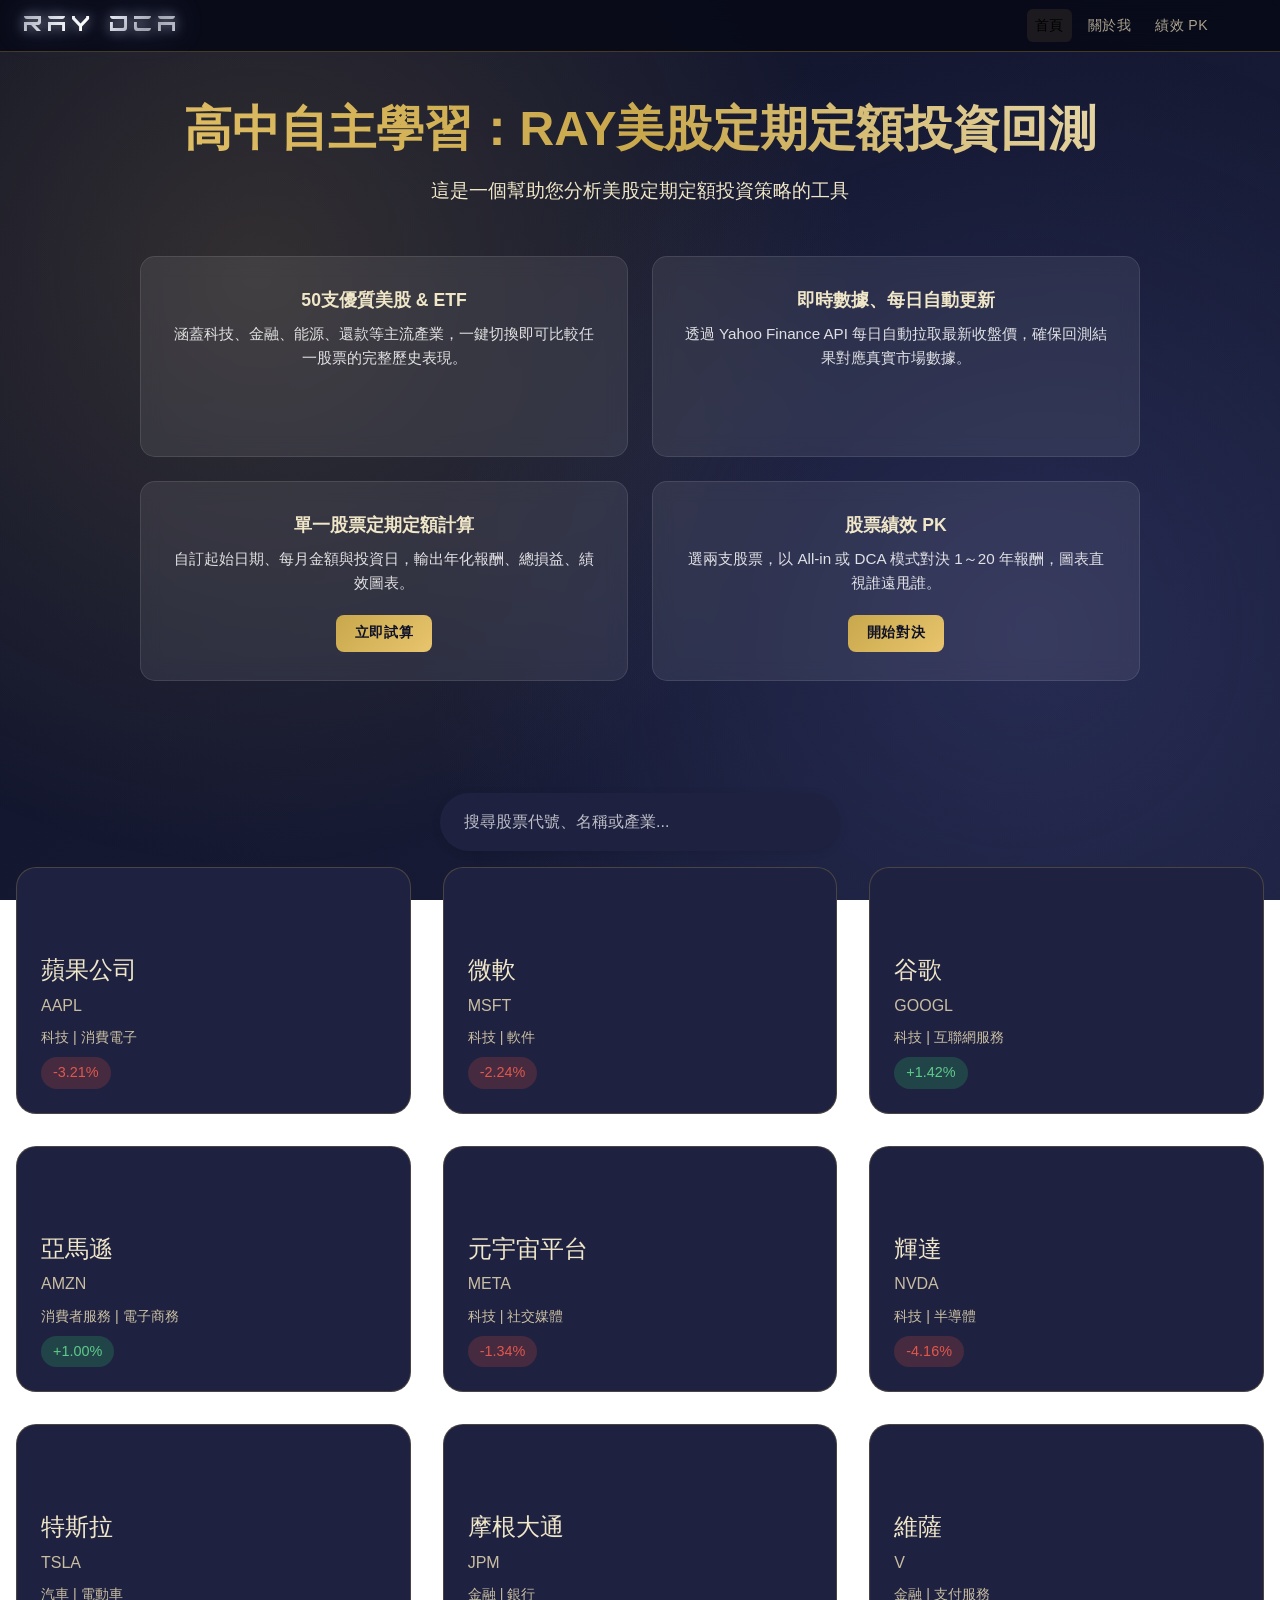
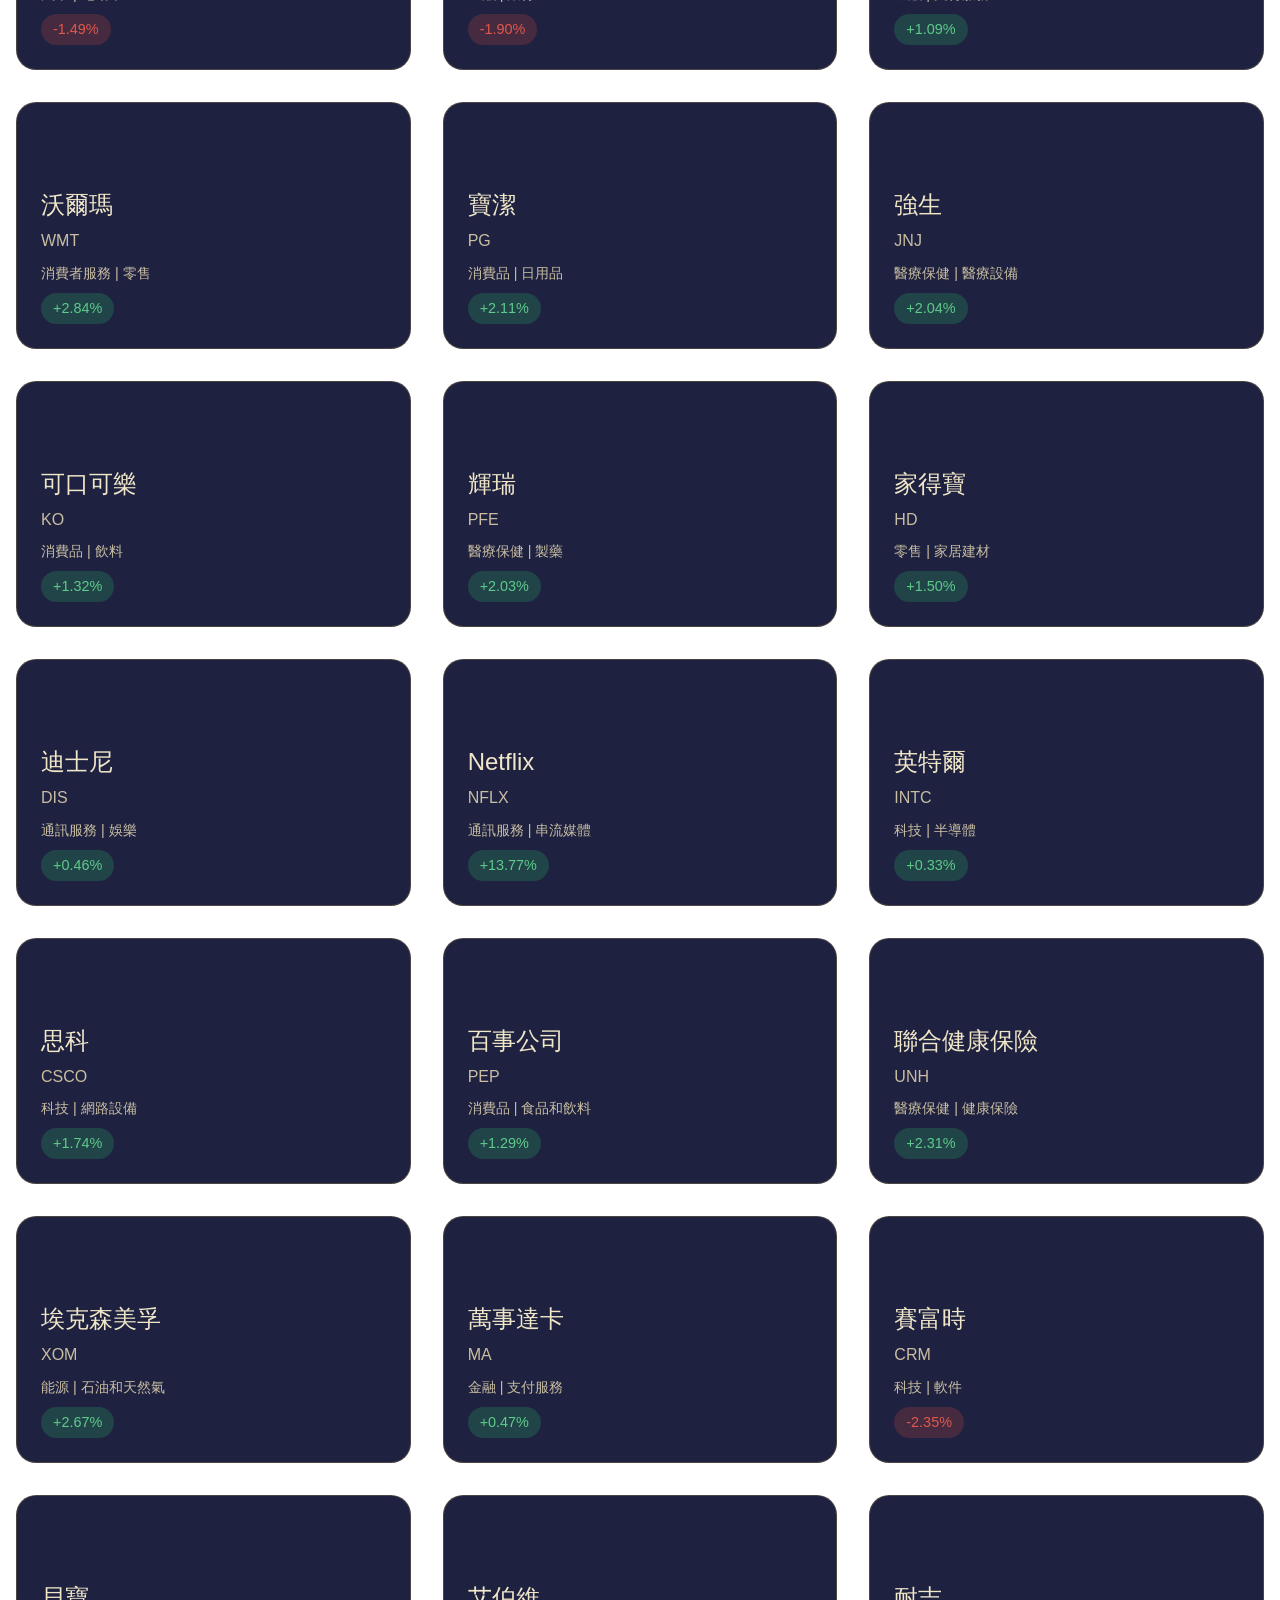
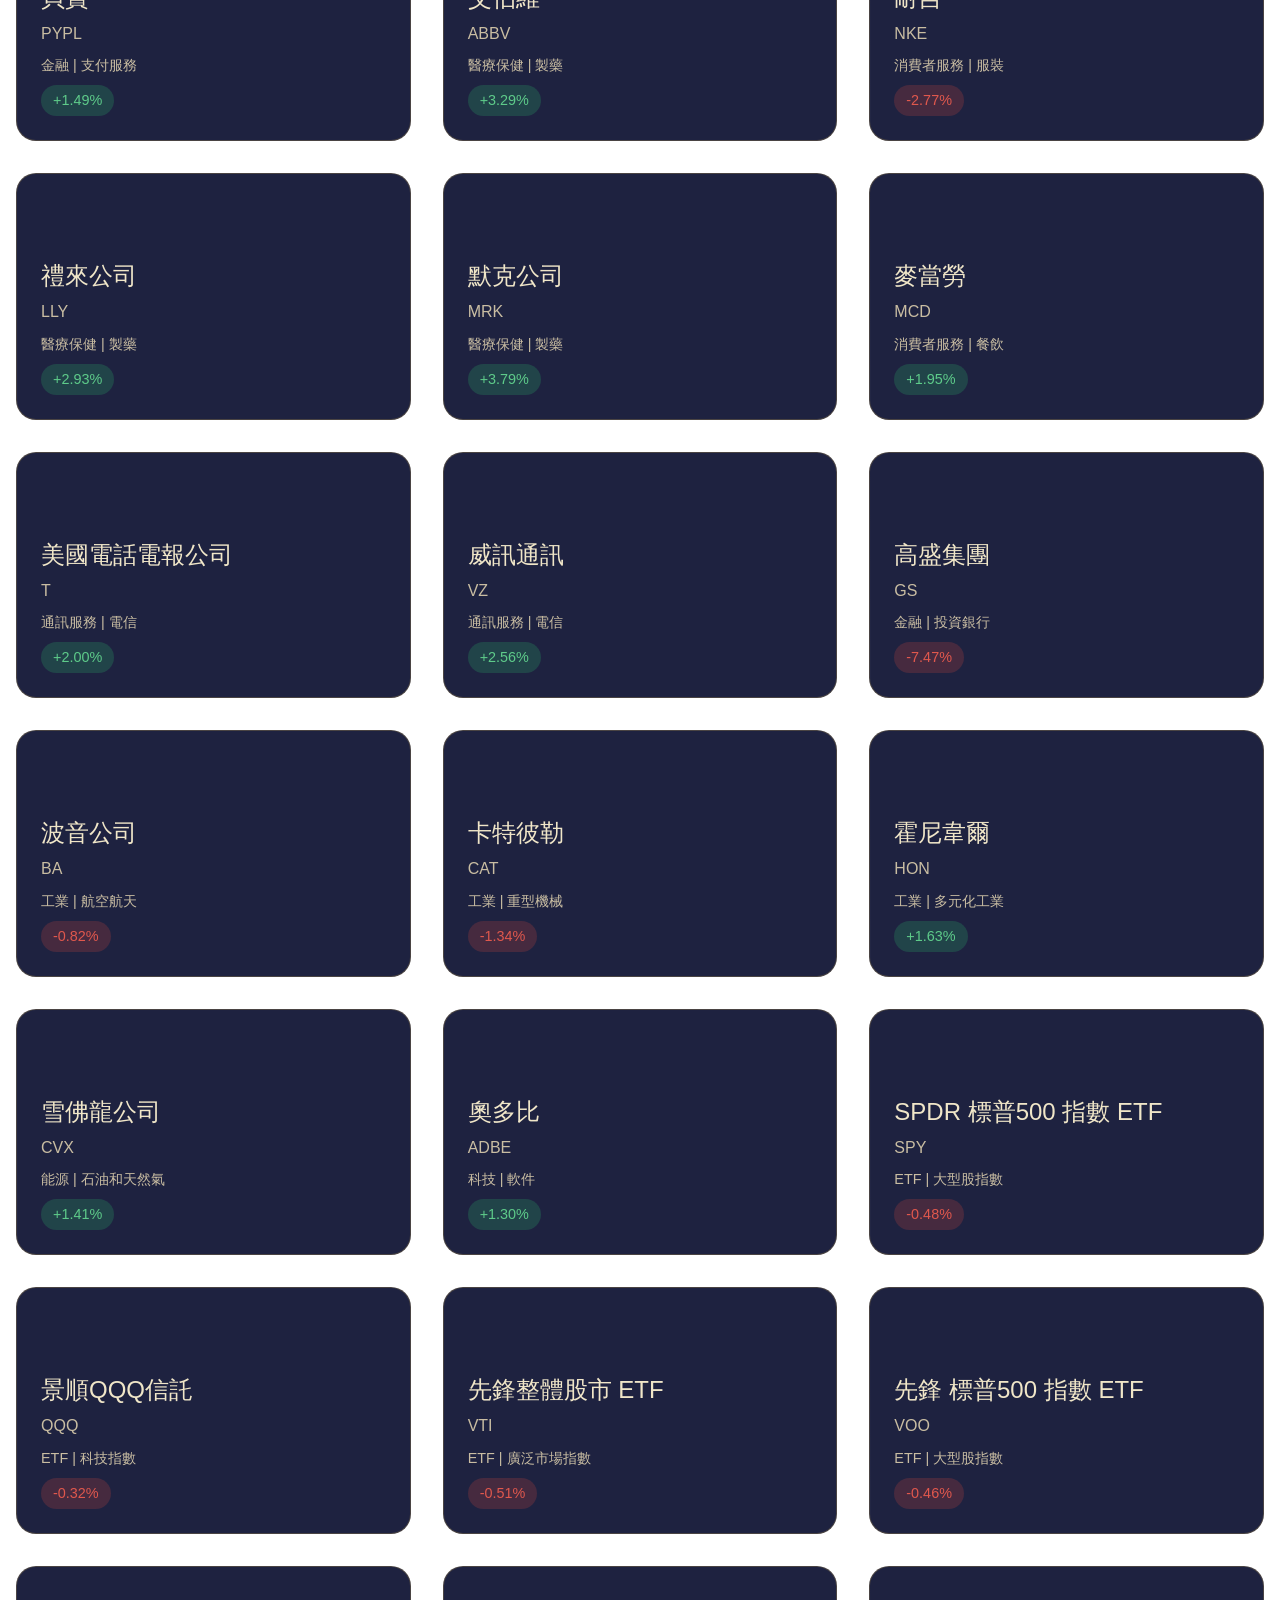
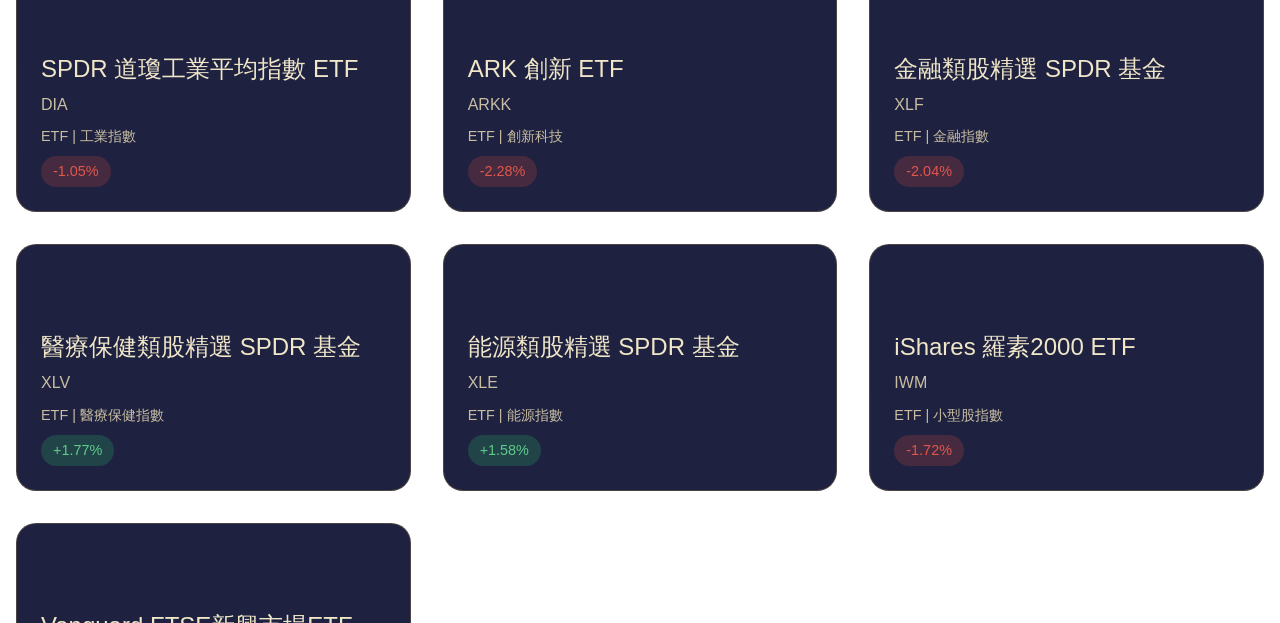
==== index.html @ 469c8792 "Add files via upload" ====
<!DOCTYPE html>
<html lang="zh-TW">

<head>

    <meta charset="UTF-8">
    <meta name="viewport" content="width=device-width, initial-scale=1.0">
    <title>高中自主學習：RAY美股定期定額投資回測試算</title>
    <meta name="description"
        content="這是一款簡單易用美股定期定額回測試算工具，幫助投資者分析美股與 ETF 的定期定額投資策略。透過 Yahoo Finance 數據，計算投資報酬率與風險指標，提供清晰的回測結果，助你做出更聰明的投資決策！">
    <link href="https://cdn.jsdelivr.net/npm/bootstrap@5.1.3/dist/css/bootstrap.min.css" rel="stylesheet">
    <link rel="stylesheet" href="style.css">
    <script src="https://cdn.jsdelivr.net/npm/chart.js"></script>
    <link href="https://fonts.googleapis.com/css2?family=Noto+Sans+TC:wght@400;500;700&display=swap" rel="stylesheet">
</head>

<body>


    <!-- 導覽列 -->
    <!-- 暗幕遡罩 -->
    <div class="nav-overlay" id="navOverlay"></div>

    <nav class="navbar navbar-expand-md">
        <div class="container position-relative">
            <!-- RAY DCA Logo -->
            <a class="navbar-brand-logo" href="index.html">RAY DCA</a>

            <!-- 自訂漢堡按鈕 -->
            <button class="hamburger" id="hamburgerBtn" aria-label="選單">
                <span class="bar"></span>
                <span class="bar"></span>
                <span class="bar"></span>
            </button>

            <div class="collapse navbar-collapse" id="navbarNav">
                <ul class="navbar-nav ms-auto">
                    <li class="nav-item">
                        <a class="nav-link active" href="index.html">首頁</a>
                    </li>
                    <li class="nav-item">
                        <a class="nav-link" href="about.html">關於我</a>
                    </li>
                    <li class="nav-item">
                        <a class="nav-link" href="pk.html">績效 PK</a>
                    </li>
                </ul>
            </div>
        </div>
    </nav>

    <!-- 主頁面 -->
    <div id="mainPage">
        <header>
            <h1>高中自主學習：RAY美股定期定額投資回測</h1>
            <p class="description">這是一個幫助您分析美股定期定額投資策略的工具</p>
            <ul class="features-list">
                <li>
                    <div>
                        <strong>50支優質美股 &amp; ETF</strong>
                        <p>涵蓋科技、金融、能源、還款等主流產業，一鍵切換即可比較任一股票的完整歷史表現。</p>
                    </div>
                </li>
                <li>
                    <div>
                        <strong>即時數據、每日自動更新</strong>
                        <p>透過 Yahoo Finance API 每日自動拉取最新收盤價，確保回測結果對應真實市場數據。</p>
                    </div>
                </li>
                <li>
                    <div>
                        <strong>單一股票定期定額計算</strong>
                        <p>自訂起始日期、每月金額與投資日，輸出年化報酬、總損益、績效圖表。</p>
                        <button class="feature-cta-btn" onclick="scrollToSearch()">立即試算</button>
                    </div>
                </li>
                <li>
                    <div>
                        <strong>股票績效 PK</strong>
                        <p>選兩支股票，以 All-in 或 DCA 模式對決 1～20 年報酬，圖表直視誰遠甩誰。</p>
                        <a class="feature-cta-btn" href="pk.html">開始對決</a>
                    </div>
                </li>
            </ul>

        </header>

        <div class="search-box">
            <input type="text" id="searchInput" placeholder="搜尋股票代號、名稱或產業...">
        </div>

        <div id="stockGrid" class="stock-grid">
            <!-- 股票卡片將由JavaScript動態生成 -->
        </div>
    </div>

    <!-- 回測頁面 -->
    <div id="backtestPage" class="hidden">
        <div class="backtest-header">
            <button class="back-button" onclick="showMainPage()">返回</button>
            <div>
                <img id="selectedStockIcon" src="" alt="Stock Icon"
                    style="width: 48px; height: 48px; border-radius: 50%;">
                <h2 id="selectedStockName"></h2>
            </div>
        </div>

        <div id="selectedStockDescription" class="company-info"></div>

        <div class="backtest-content">
            <div class="backtest-params">
                <div class="param-group">
                    <label>投資期間</label>
                    <input type="date" id="startDate">
                    <input type="date" id="endDate">
                </div>
                <div class="param-group">
                    <label>每月投資金額</label>
                    <input type="number" id="monthlyInvestment" value="1000" min="100" step="100">
                </div>
                <div class="param-group">
                    <label>每月投資日期（可複選，金額將平均分配）</label>
                    <div class="investment-days">
                        <label class="checkbox-label">
                            <input type="checkbox" name="investmentDay" value="1"> 1日
                        </label>
                        <label class="checkbox-label">
                            <input type="checkbox" name="investmentDay" value="5"> 5日
                        </label>
                        <label class="checkbox-label">
                            <input type="checkbox" name="investmentDay" value="10"> 10日
                        </label>
                        <label class="checkbox-label">
                            <input type="checkbox" name="investmentDay" value="15"> 15日
                        </label>
                        <label class="checkbox-label">
                            <input type="checkbox" name="investmentDay" value="20"> 20日
                        </label>
                        <label class="checkbox-label">
                            <input type="checkbox" name="investmentDay" value="25"> 25日
                        </label>
                    </div>
                </div>
                <div class="param-group">
                    <label>假日處理方式</label>
                    <select id="holidayHandling">
                        <option value="skip">跳過</option>
                        <option value="next">順延至下一個交易日</option>
                    </select>
                </div>
                <div class="param-group">
                    <label>手續費率 (%)</label>
                    <input type="number" id="feeRate" value="0.1" step="0.1" min="0" max="3">
                </div>
                <br>
                <button id="calculateBtn" class="calculate-button"
                    onclick="calculatePortfolioPerformance()">開始回測</button>

            </div>

            <div id="resultsSection" class="hidden">
                <div class="results-grid">
                    <div class="result-item">
                        <label>總投資金額</label>
                        <span id="totalInvestment">$0</span>
                    </div>
                    <div class="result-item">
                        <label>目前價值</label>
                        <span id="currentValue">$0</span>
                    </div>
                    <div class="result-item">
                        <label>總損益</label>
                        <span id="totalProfitLoss">$0</span>
                    </div>
                    <div class="result-item">
                        <label>總報酬率</label>
                        <span id="totalReturn">0%</span>
                    </div>
                    <div class="result-item">
                        <label>年化報酬率</label>
                        <span id="annualReturn">0%</span>
                    </div>
                    <div class="result-item">
                        <label>總手續費</label>
                        <span id="totalFees">$0</span>
                    </div>
                </div>
                <canvas id="performanceChart"></canvas>
            </div>
        </div>
    </div>
    </div>

    <!-- 頁尾 -->
    <footer class="footer">
        <div class="container">
            <div class="row align-items-center">
                <div class="col-md-4">
                    <p>© 2026 RAY 投資回測 | <a href="about.html">關於我</a></p>
                    <p><a href="disclaimer.html" target="_blank">免責聲明&使用條款</a></p>
                </div>
                <div class="col-md-8">
                    <form action="https://formspree.io/f/xqapdeok" method="POST" class="stock-request-form">
                        <div class="input-group">
                            <input type="text" name="stock" class="form-control" placeholder="輸入希望此網站新增的股票名稱" required>
                            <button type="submit" class="btn btn-accent">送出</button>
                        </div>
                    </form>
                </div>

            </div>
        </div>
    </footer>

    <script src="https://cdn.jsdelivr.net/npm/bootstrap@5.1.3/dist/js/bootstrap.bundle.min.js"></script>
    <script src="https://code.highcharts.com/highcharts.js"></script>
    <script src="script.js"></script>
    <script>
        // 自訂漢堡選單控制
        (function () {
            const btn = document.getElementById('hamburgerBtn');
            const menu = document.getElementById('navbarNav');
            const overlay = document.getElementById('navOverlay');

            function openMenu() {
                btn.classList.add('open');
                menu.classList.add('show');
                overlay.classList.add('show');
                document.body.style.overflow = 'hidden';
            }

            function closeMenu() {
                btn.classList.remove('open');
                menu.classList.remove('show');
                overlay.classList.remove('show');
                document.body.style.overflow = '';
            }

            btn.addEventListener('click', () => {
                btn.classList.contains('open') ? closeMenu() : openMenu();
            });

            overlay.addEventListener('click', closeMenu);

            // 點擊連結自動關閉
            menu.querySelectorAll('.nav-link').forEach(link => {
                link.addEventListener('click', closeMenu);
            });
        })();

        // 滾到搜尋欄（貼齊導覽列下方）
        function scrollToSearch() {
            const el = document.getElementById('searchInput');
            if (!el) return;
            const navH = document.querySelector('.navbar')?.offsetHeight || 52;
            const top = el.getBoundingClientRect().top + window.scrollY - navH - 8;
            window.scrollTo({ top, behavior: 'smooth' });
            setTimeout(() => el.focus(), 500);
        }
    </script>

</body>

</html>
---- style.css ----
:root {
    --primary-color: #1a1f3c;
    --secondary-color: #c9a84c;
    --accent-color: #e8c56e;
    --background-color: #0f1227;
    --card-bg-color: #1e2240;
    --text-color: #f0e6c8;
    --text-muted: #c9bda2;
    --border-color: #2e3460;
    --shadow-color: rgba(0, 0, 0, 0.35);
    --hover-color: #2a3060;
    --positive-color: #5ecb8a;
    --negative-color: #e0584d;
    --gradient-start: #0f1227;
    --gradient-end: #1a1f3c;
}

* {
    margin: 0;
    padding: 0;
    box-sizing: border-box;
}

body {
    font-family: 'SF Pro Display', -apple-system, BlinkMacSystemFont, 'Segoe UI', Roboto, Oxygen, Ubuntu, Cantarell, 'Open Sans', 'Helvetica Neue', sans-serif;
    background: linear-gradient(135deg, var(--gradient-start), var(--gradient-end));
    background-attachment: fixed;
    color: var(--text-color);
    line-height: 1.6;
    overflow-x: hidden;
}

body::before {
    content: '';
    position: fixed;
    top: 0;
    left: 0;
    width: 100%;
    height: 100%;
    background:
        radial-gradient(circle at 20% 30%, rgba(201, 168, 76, 0.18) 0%, transparent 50%),
        radial-gradient(circle at 80% 70%, rgba(94, 99, 180, 0.22) 0%, transparent 50%);
    z-index: -1;
    pointer-events: none;
}

.container {
    max-width: 1200px;
    margin: 0 auto;
    padding: 2rem;
    position: relative;
}

/* Header */
header {
    text-align: center;
    margin-bottom: 3rem;
    padding: 2rem 0;
    position: relative;
    animation: fadeInDown 0.8s ease-out;
    /* 載入動畫 */
}

h1 {
    font-size: 3rem;
    font-weight: 700;
    margin-bottom: 1rem;
    background: linear-gradient(45deg, #e8c56e, #c9a84c, #f0e6c8);
    -webkit-background-clip: text;
    background-clip: text;
    color: transparent;
    text-shadow: none;
    animation: gradientText 8s linear infinite;
}

@keyframes gradientText {
    0% {
        filter: hue-rotate(0deg) brightness(1);
    }

    50% {
        filter: hue-rotate(15deg) brightness(1.2);
    }

    100% {
        filter: hue-rotate(0deg) brightness(1);
    }
}

.search-box {
    max-width: 400px;
    margin: 0 auto;
    position: relative;
}

.search-box input {
    width: 100%;
    padding: 1rem 1.5rem;
    border: none;
    border-radius: 50px;
    background: var(--card-bg-color);
    color: var(--text-color);
    font-size: 1rem;
    transition: all 0.3s ease;
    box-shadow: 0 2px 10px rgba(0, 0, 0, 0.1);
}

.search-box input::placeholder {
    color: rgba(255, 255, 255, 0.7);
}

.search-box input:focus {
    outline: none;
    box-shadow: 0 0 5px var(--secondary-color);
    transform: scale(1.02);
    /* 聚焦時微放大 */
}

/* Stock Grid */
.stock-grid {
    display: grid;
    grid-template-columns: repeat(auto-fill, minmax(300px, 1fr));
    gap: 2rem;
    padding: 1rem;
    animation: fadeIn 0.8s ease-out;
}

.stock-card {
    background: #1e2240;
    border-radius: 20px;
    padding: 1.5rem;
    transition: all 0.3s cubic-bezier(0.4, 0, 0.2, 1);
    cursor: pointer;
    border: 1px solid rgba(201, 168, 76, 0.25);
    position: relative;
    overflow: hidden;
}

.stock-card::before {
    content: '';
    position: absolute;
    top: 0;
    left: 0;
    width: 100%;
    height: 100%;
    background: linear-gradient(45deg, transparent, rgba(255, 255, 255, 0.1), transparent);
    transform: translateX(-100%);
    transition: transform 0.6s;
}

.stock-card:hover {
    transform: translateY(-5px) scale(1.02);
    box-shadow: 0 15px 30px rgba(201, 168, 76, 0.15), 0 5px 15px rgba(0, 0, 0, 0.3);
    border-color: rgba(201, 168, 76, 0.6);
    background: #252b4d;
}

.stock-card:hover::before {
    transform: translateX(100%);
}

.stock-card img {
    width: 48px;
    height: 48px;
    margin-bottom: 1rem;
    border-radius: 50%;
    transition: transform 0.3s ease;
}

.stock-card:hover img {
    transform: scale(1.1);
}

.stock-card h3 {
    font-size: 1.5rem;
    margin-bottom: 0.5rem;
    transition: color 0.3s ease;
}

.stock-info {
    display: flex;
    align-items: center;
    gap: 1rem;
    margin-bottom: 1rem;
}

.stock-details p {
    color: rgba(255, 255, 255, 0.7);
    font-size: 0.9rem;
    transition: color 0.3s ease;
}

.price-change {
    display: inline-block;
    padding: 0.25rem 0.75rem;
    border-radius: 50px;
    font-size: 0.9rem;
    font-weight: 500;
    transition: all 0.3s ease;
}

.price-change.positive {
    background: rgba(46, 204, 113, 0.2);
    color: var(--positive-color);
}

.price-change.negative {
    background: rgba(231, 76, 60, 0.2);
    color: var(--negative-color);
}

.price-change:hover {
    transform: scale(1.1);
    /* 懸停時放大 */
}

/* Backtest Page */
.hidden {
    display: none;
}

.backtest-header {
    display: flex;
    align-items: center;
    gap: 2rem;
    margin-bottom: 2rem;
    padding: 2rem;
    background: rgba(255, 255, 255, 0.05);
    border-radius: 20px;
    backdrop-filter: blur(10px);
    animation: slideInDown 0.8s ease-out;
}

@keyframes slideInDown {
    from {
        transform: translateY(-20px);
        opacity: 0;
    }

    to {
        transform: translateY(0);
        opacity: 1;
    }
}

.back-button {
    padding: 0.8rem 1.5rem;
    border: none;
    border-radius: 50px;
    background: linear-gradient(45deg, var(--secondary-color), var(--accent-color));
    color: #0f1227;
    cursor: pointer;
    transition: all 0.3s ease;
    font-weight: 600;
    text-transform: uppercase;
    letter-spacing: 1px;
    position: relative;
    overflow: hidden;
}

.back-button:hover {
    transform: translateX(-3px);
    box-shadow: 0 5px 15px rgba(0, 0, 0, 0.2);
}

.back-button::after {
    content: '';
    position: absolute;
    top: 0;
    left: 0;
    width: 100%;
    height: 100%;
    background: linear-gradient(45deg, transparent, rgba(255, 255, 255, 0.2), transparent);
    transform: translateX(-100%);
}

.back-button:hover::after {
    transform: translateX(100%);
    transition: transform 0.6s;
}

.backtest-content {
    display: grid;
    grid-template-columns: 300px 1fr;
    gap: 2rem;
    animation: fadeIn 0.8s ease-out;
}

.backtest-params {
    background: rgba(255, 255, 255, 0.05);
    padding: 2rem;
    border-radius: 20px;
    height: fit-content;
    backdrop-filter: blur(10px);
    border: 1px solid rgba(255, 255, 255, 0.1);
    transition: all 0.3s ease;
}

.backtest-params:hover {
    border-color: rgba(255, 255, 255, 0.2);
    box-shadow: 0 10px 20px rgba(0, 0, 0, 0.1);
}

.param-group {
    margin-bottom: 1.5rem;
}

.param-group label {
    display: block;
    margin-bottom: 0.8rem;
    color: var(--text-color);
    font-weight: 500;
    transition: color 0.3s ease;
}

.param-group input,
.param-group select {
    width: 100%;
    padding: 0.75rem;
    border: 1px solid rgba(255, 255, 255, 0.1);
    border-radius: 10px;
    background: rgba(255, 255, 255, 0.05);
    color: var(--text-color);
    transition: all 0.3s ease;
}

.param-group input:focus,
.param-group select:focus {
    outline: none;
    border-color: var(--accent-color);
    box-shadow: 0 0 0 2px rgba(46, 204, 113, 0.2);
}

.calculate-button {
    width: 100%;
    padding: 1rem;
    border: none;
    border-radius: 10px;
    background: linear-gradient(45deg, var(--secondary-color), var(--accent-color));
    color: #0f1227;
    font-size: 1rem;
    font-weight: 700;
    cursor: pointer;
    transition: all 0.3s cubic-bezier(0.4, 0, 0.2, 1);
    position: relative;
    overflow: hidden;
    text-transform: uppercase;
    letter-spacing: 1px;
}

.calculate-button:hover {
    transform: translateY(-2px);
    box-shadow: 0 10px 20px rgba(0, 0, 0, 0.2);
}

.calculate-button::after {
    content: '';
    position: absolute;
    top: 0;
    left: 0;
    width: 100%;
    height: 100%;
    background: linear-gradient(45deg, transparent, rgba(255, 255, 255, 0.2), transparent);
    transform: translateX(-100%);
}

.calculate-button:hover::after {
    transform: translateX(100%);
    transition: transform 0.6s;
}

.investment-days {
    display: grid;
    grid-template-columns: repeat(3, 1fr);
    grid-template-rows: repeat(2, 1fr);
    gap: 10px;
    margin-top: 10px;
    margin-bottom: 2rem;
}

.checkbox-label {
    display: flex;
    align-items: center;
    gap: 4px;
    /* 減少間距，避免文字換行 */
    cursor: pointer;
    padding: 4px;
    border-radius: 4px;
    transition: all 0.3s ease;
    background: rgba(255, 255, 255, 0.05);
    color: white;
    /* 讓文字變白色 */
    white-space: nowrap;
    /* 防止換行 */
}

.checkbox-label:hover {
    background: rgba(255, 255, 255, 0.1);
}

.checkbox-label input[type="checkbox"] {
    width: 14px;
    /* 調整大小，讓它不會太佔空間 */
    height: 14px;
    border-radius: 4px;
    border: 2px solid var(--accent-color);
    appearance: none;
    -webkit-appearance: none;
    cursor: pointer;
    position: relative;
    transition: all 0.3s ease;
    flex-shrink: 0;
    /* 確保 checkbox 不會變形 */
}

.checkbox-label input[type="checkbox"]:checked {
    background-color: var(--accent-color);
    border-color: var(--accent-color);
}

.checkbox-label input[type="checkbox"]:checked::before {
    content: '✓';
    position: absolute;
    top: 50%;
    left: 50%;
    transform: translate(-50%, -50%);
    color: white;
    font-size: 10px;
    /* 調整勾選符號大小 */
    font-weight: bold;
}



#resultsSection {
    animation: slideInUp 0.8s ease-out;
}

@keyframes slideInUp {
    from {
        transform: translateY(20px);
        opacity: 0;
    }

    to {
        transform: translateY(0);
        opacity: 1;
    }
}

.performance-metrics {
    display: grid;
    grid-template-columns: repeat(3, 1fr);
    gap: 1.5rem;
    margin-bottom: 2rem;
}

.metric-card.large {
    background: var(--card-bg-color);
    padding: 1.5rem;
    border-radius: 15px;
    text-align: center;
    transition: all 0.4s cubic-bezier(0.25, 1, 0.5, 1);
    box-shadow: 0 4px 15px rgba(0, 0, 0, 0.1);
    animation: fadeInUp 0.6s ease-out;
}

.metric-card.large:hover {
    transform: translateY(-2px) scale(1.02);
    box-shadow: 0 6px 20px var(--shadow-color);
}

.metric-card.large h4 {
    color: rgba(255, 255, 255, 0.7);
    margin-bottom: 0.5rem;
    font-size: 1rem;
}

.metric-card.large p {
    font-size: 1.8rem;
    font-weight: 600;
    color: var(--text-color);
    margin-bottom: 0.5rem;
}

.metric-card.large .sub-metric {
    font-size: 1rem;
    color: rgba(255, 255, 255, 0.7);
    margin-top: 0.5rem;
    padding-top: 0.5rem;
    border-top: 1px solid var(--border-color);
}

.metric-card.large .sub-metric .label {
    font-size: 0.9rem;
    color: rgba(255, 255, 255, 0.5);
}

.metric-card.large .sub-metric span:last-child {
    font-weight: 500;
    margin-left: 0.25rem;
}

.positive {
    color: var(--positive-color) !important;
}

.negative {
    color: var(--negative-color) !important;
}

.chart-container {
    background: var(--card-bg-color);
    padding: 1.5rem;
    border-radius: 20px;
    height: 400px;
    box-shadow: 0 4px 15px rgba(0, 0, 0, 0.1);
    animation: fadeIn 0.5s ease-out;
}

.chart-container .highcharts-text-outline {
    stroke: none;
}

.chart-container .highcharts-axis-labels text,
.chart-container .highcharts-legend-item text,
.chart-container .highcharts-axis-title,
.chart-container .highcharts-title {
    fill: #ffffff !important;
    color: #ffffff !important;
    text-shadow: none !important;
}

/* Animations */
@keyframes fadeIn {
    from {
        opacity: 0;
        transform: translateY(10px);
    }

    to {
        opacity: 1;
        transform: translateY(0);
    }
}

@keyframes fadeInDown {
    from {
        opacity: 0;
        transform: translateY(-20px);
    }

    to {
        opacity: 1;
        transform: translateY(0);
    }
}

@keyframes fadeInLeft {
    from {
        opacity: 0;
        transform: translateX(-20px);
    }

    to {
        opacity: 1;
        transform: translateX(0);
    }
}

@keyframes fadeInUp {
    from {
        opacity: 0;
        transform: translateY(20px);
    }

    to {
        opacity: 1;
        transform: translateY(0);
    }
}

/* Responsive Design */
@media (max-width: 1024px) {
    .backtest-content {
        grid-template-columns: 1fr;
    }
}

@media (max-width: 768px) {
    .container {
        padding: 1rem;
    }

    h1 {
        font-size: 2rem;
    }

    .backtest-content {
        grid-template-columns: 1fr;
    }

    .stock-grid {
        grid-template-columns: 1fr;
    }

    .stock-card {
        text-align: center;
    }

    .stock-card img {
        margin: 0 auto 1rem;
    }

    .features-list {
        grid-template-columns: 1fr;
        grid-template-rows: auto;
        gap: 1rem;
    }

    .calculate-button {
        position: fixed;
        bottom: 20px;
        left: 50%;
        transform: translateX(-50%);
        width: calc(100% - 40px);
        z-index: 1000;
        box-shadow: 0 5px 15px rgba(0, 0, 0, 0.2);
        animation: slideInUp 0.3s ease-out;
    }

    .calculate-button:hover {
        transform: translateX(-50%) translateY(-2px);
    }

    .backtest-params {
        margin-bottom: 100px;
    }

    .results-grid {
        grid-template-columns: 1fr;
        gap: 1rem;
    }

    .result-item {
        margin-bottom: 0.5rem;
        padding: 1.2rem;
    }

    .result-item label {
        font-size: 0.9rem;
    }

    .result-item span {
        font-size: 1.3rem;
    }

    .description {
        font-size: 1.1rem;
        margin-bottom: 2rem;
    }

    .features-list {
        padding: 0 1rem;
    }

    .features-list li {
        padding: 1.5rem;
    }

    .features-list li strong {
        font-size: 1rem;
    }

    .features-list li p {
        font-size: 0.9rem;
    }

    .check-mark {
        font-size: 1.2rem;
    }

    .investment-days {
        grid-template-columns: repeat(4, 1fr);
        grid-template-rows: auto;
    }

    .description {
        white-space: normal;
        overflow: visible;
    }
}

@media (max-width: 480px) {
    h1 {
        font-size: 1.5rem;
    }

    .stock-card h3 {
        font-size: 1.1rem;
    }

    .stock-details p {
        font-size: 0.75rem;
    }

    .param-group label {
        font-size: 0.9rem;
    }

    .calculate-button {
        font-size: 0.8rem;
    }

    .investment-days {
        grid-template-columns: repeat(3, 1fr);
    }
}

/* 回測結果區塊初始隱藏 */
.backtest-results {
    transform: translateY(-100%);
    opacity: 0;
    transition: all 0.6s ease-in-out;
}

/* 顯示時下滑效果 */
.backtest-results.show {
    transform: translateY(0);
    opacity: 1;
}

/* 小點點載入動畫 */
.loading-dots::after {
    content: " . . .";
    animation: dots 1.5s infinite;
}

@keyframes dots {
    0% {
        content: " .";
    }

    33% {
        content: " . .";
    }

    66% {
        content: " . . .";
    }
}

.company-details {
    display: grid;
    grid-template-columns: repeat(auto-fit, minmax(200px, 1fr));
    gap: 1.5rem;
    margin: 2rem 0;
    padding: 2rem;
    background: rgba(255, 255, 255, 0.05);
    border-radius: 20px;
    backdrop-filter: blur(10px);
    animation: fadeIn 0.8s ease-out;
}

.detail-item {
    display: flex;
    flex-direction: column;
    gap: 0.5rem;
    padding: 1rem;
    background: rgba(255, 255, 255, 0.05);
    border-radius: 15px;
    transition: transform 0.3s ease, box-shadow 0.3s ease;
}

.detail-item:hover {
    transform: translateY(-5px);
    box-shadow: 0 10px 20px rgba(0, 0, 0, 0.2);
}

.detail-item .label {
    font-size: 0.9rem;
    color: rgba(255, 255, 255, 0.7);
}

.detail-item .value {
    font-size: 1.1rem;
    font-weight: 500;
}

.company-products {
    margin-top: 2rem;
    padding: 2rem;
    background: rgba(255, 255, 255, 0.05);
    border-radius: 20px;
    backdrop-filter: blur(10px);
}

.company-products h4 {
    color: var(--accent-color);
    margin-bottom: 1rem;
    font-size: 1.2rem;
}

.company-products p {
    line-height: 1.8;
    margin-bottom: 1.5rem;
}

.features-list {
    margin: 2rem auto;
    padding: 0;
    list-style: none;
    display: grid;
    grid-template-columns: repeat(2, 1fr);
    grid-template-rows: repeat(2, 1fr);
    gap: 1.5rem;
    max-width: 1000px;
}

.features-list li {
    background: rgba(255, 255, 255, 0.08);
    padding: 1.8rem;
    border-radius: 15px;
    backdrop-filter: blur(10px);
    transition: all 0.3s ease;
    display: flex;
    align-items: flex-start;
    gap: 1rem;
    border: 1px solid rgba(255, 255, 255, 0.1);
    height: 100%;
}

.features-list li:hover {
    transform: translateY(-5px);
    box-shadow: 0 10px 20px rgba(0, 0, 0, 0.2);
    background: rgba(255, 255, 255, 0.12);
    border-color: rgba(255, 255, 255, 0.2);
}

.features-list li strong {
    display: block;
    margin-bottom: 0.5rem;
    font-size: 1.1rem;
    color: var(--text-color);
}

.features-list li p {
    color: rgba(255, 255, 255, 0.85);
    font-size: 0.95rem;
    line-height: 1.6;
    margin: 0 0 1rem 0;
}

/* Feature card CTA buttons */
.feature-cta-btn {
    display: inline-block;
    padding: 0.48rem 1.2rem;
    background: linear-gradient(135deg, #c9a84c, #e8c56e);
    border: none;
    border-radius: 8px;
    color: #0f1227;
    font-size: 0.85rem;
    font-weight: 700;
    font-family: inherit;
    cursor: pointer;
    text-decoration: none;
    letter-spacing: 0.04em;
    transition: transform 0.2s, box-shadow 0.2s;
    margin-top: 0.2rem;
}

.feature-cta-btn:hover {
    transform: translateY(-2px);
    box-shadow: 0 4px 14px rgba(201, 168, 76, 0.45);
    color: #0f1227;
}

.check-mark {
    color: var(--accent-color);
    font-size: 1.4rem;
    line-height: 1;
    flex-shrink: 0;
    margin-top: 0.2rem;
}

.description {
    text-align: center;
    max-width: 800px;
    margin: 0 auto 3rem;
    font-size: 1.2rem;
    color: var(--text-color);
    line-height: 1.8;
    animation: fadeIn 1s ease-out;
    padding: 0 1rem;
    white-space: nowrap;
    overflow: hidden;
    text-overflow: ellipsis;
}

.small.text-muted {
    color: var(--text-muted) !important;
    font-size: 0.9rem;
    text-align: center;
    margin-top: 2rem;
    animation: fadeIn 1s ease-out;
}

.results-grid {
    display: grid;
    grid-template-columns: repeat(auto-fit, minmax(250px, 1fr));
    gap: 1.5rem;
    margin: 3rem 0 2rem;
}

.result-item {
    background: rgba(255, 255, 255, 0.05);
    padding: 1.5rem;
    border-radius: 15px;
    backdrop-filter: blur(10px);
    transition: all 0.3s ease;
    text-align: center;
}

.result-item:hover {
    transform: translateY(-5px);
    box-shadow: 0 10px 20px rgba(0, 0, 0, 0.2);
    background: rgba(255, 255, 255, 0.08);
}

.result-item label {
    display: block;
    color: rgba(255, 255, 255, 0.9);
    font-size: 1rem;
    margin-bottom: 0.5rem;
}

.result-item span {
    display: block;
    font-size: 1.5rem;
    font-weight: 600;
    color: var(--text-color);
}

.stock-card p {
    color: var(--text-muted);
    margin: 0.5rem 0;
}

.stock-sector {
    color: var(--text-muted);
    font-size: 0.9rem;
}

/* 圖表相關樣式 */
#performanceChart {
    color: #ffffff;
}

#performanceChart text {
    fill: #ffffff !important;
}

#performanceChart .highcharts-axis-labels text,
#performanceChart .highcharts-legend-item text,
#performanceChart .highcharts-axis-title,
#performanceChart .highcharts-title,
#performanceChart .highcharts-legend-title,
#performanceChart .highcharts-data-labels text,
#performanceChart .highcharts-tooltip text {
    fill: #ffffff !important;
    color: #ffffff !important;
    text-shadow: none !important;
}

#performanceChart .highcharts-grid-line {
    stroke: rgba(255, 255, 255, 0.1);
}

#performanceChart .highcharts-axis-line {
    stroke: rgba(255, 255, 255, 0.3);
}

/* ── Navbar ── */
.navbar {
    background: rgba(8, 10, 24, 0.92);
    padding: 0;
    margin-bottom: 1rem;
    border-bottom: 1px solid rgba(201, 168, 76, 0.3);
    height: 52px;
    backdrop-filter: blur(14px);
    -webkit-backdrop-filter: blur(14px);
    position: sticky;
    top: 0;
    z-index: 900;
}

/* 讓 navbar 內的 container 充滿全寬，不受 Bootstrap max-width 局限 */
.navbar>.container,
.navbar>.container-fluid {
    max-width: 100%;
    padding-left: 1.5rem;
    padding-right: 1rem;

    display: flex;
    align-items: center;
    /* 確保漢堡/Logo 垂直置中 */
    height: 100%;
}

/* ── RAY DCA 品牌 Logo ── */
.navbar-brand-logo {
    font-family: TESLA, sans-serif;
    font-size: 1.45rem;
    font-weight: 400;
    letter-spacing: 0.18em;
    line-height: 1;
    /* 不再用 52px 十容對齊，交給 flex 父層控制 */
    padding-left: 0;
    margin-right: auto;
    /* 把 nav 擠到右邊 */
    align-self: center;
    /* 在 flex 容器裡垂直置中 */
    position: relative;
    user-select: none;
    /* 金屬銀漸層文字 */
    background: linear-gradient(135deg,
            #a8acb8 0%,
            #e8eaf0 25%,
            #ffffff 40%,
            #d4d8e4 55%,
            #9fa3af 75%,
            #c8ccd8 100%);
    -webkit-background-clip: text;
    background-clip: text;
    color: transparent;
    /* 光暈 */
    filter: drop-shadow(0 0 6px rgba(220, 228, 255, 0.55)) drop-shadow(0 0 14px rgba(180, 200, 255, 0.30));
    animation: logoGlow 4s ease-in-out infinite;
    transition: filter 0.3s ease;
    text-decoration: none;
    display: inline-block;
}

.navbar-brand-logo:hover {
    filter: drop-shadow(0 0 10px rgba(220, 228, 255, 0.85)) drop-shadow(0 0 24px rgba(201, 168, 76, 0.45));
    background: linear-gradient(135deg,
            #c8ccd8 0%,
            #ffffff 30%,
            #e8c56e 50%,
            #ffffff 70%,
            #c0c4d0 100%);
    -webkit-background-clip: text;
    background-clip: text;
}

@keyframes logoGlow {

    0%,
    100% {
        filter: drop-shadow(0 0 5px rgba(200, 215, 255, 0.5)) drop-shadow(0 0 12px rgba(180, 200, 255, 0.25));
    }

    50% {
        filter: drop-shadow(0 0 9px rgba(220, 235, 255, 0.85)) drop-shadow(0 0 20px rgba(200, 220, 255, 0.45));
    }
}

/* ── Nav links ── */
.navbar-nav {
    gap: 0.5rem;
    margin-left: auto;
    /* 推離 logo */
    margin-right: 3rem;
    /* 不要緻造到最右端，居中間偏右 */
}

.nav-link {
    color: rgba(200, 189, 162, 0.85);
    transition: color 0.25s ease, background 0.25s ease;
    padding: 0.3rem 0.8rem;
    border-radius: 6px;
    font-size: 0.88rem;
    letter-spacing: 0.03em;
}

.nav-link:hover,
.nav-link.active {
    color: #e8c56e;
    background: rgba(201, 168, 76, 0.1);
}

/* ── 自訂漢堡按鈕 ── */
.hamburger {
    display: none;
    flex-direction: column;
    justify-content: center;
    align-items: center;
    align-self: center;
    /* 在 flex 容器裡垂直置中 */
    width: 36px;
    height: 36px;
    gap: 5px;
    cursor: pointer;
    padding: 0;
    background: none;
    border: none;
    margin-right: 0.8rem;
    z-index: 1100;
    flex-shrink: 0;
}

.hamburger .bar {
    display: block;
    width: 22px;
    height: 1px;
    border-radius: 2px;
    background: rgba(220, 215, 200, 0.88);
    transition: transform 0.35s cubic-bezier(0.4, 0, 0.2, 1),
        opacity 0.25s ease,
        width 0.3s ease;
    transform-origin: center;
}

/* 漢堡 → X 動畫 */
.hamburger.open .bar:nth-child(1) {
    transform: translateY(7px) rotate(45deg);
}

.hamburger.open .bar:nth-child(2) {
    opacity: 0;
    width: 0;
}

.hamburger.open .bar:nth-child(3) {
    transform: translateY(-7px) rotate(-45deg);
}

/* ── 暗幕遮罩（手機用）── */
.nav-overlay {
    display: none;
    position: fixed;
    inset: 0;
    background: rgba(0, 0, 0, 0.55);
    z-index: 999;
    opacity: 0;
    visibility: hidden;
    transition: opacity 0.3s ease, visibility 0s 0.31s;
    backdrop-filter: blur(2px);
    pointer-events: none;
}

.nav-overlay.show {
    opacity: 1;
    visibility: visible;
    transition: opacity 0.3s ease, visibility 0s 0s;
    pointer-events: auto;
}

/* ── 手機響應（768px 以下）── */
@media (max-width: 768px) {
    .navbar {
        height: 50px;
    }

    .hamburger {
        display: flex;
    }

    /* Bootstrap 的 toggler + 原生 collapse 影響全部禁用 */
    .navbar-toggler {
        display: none !important;
    }

    /* 用 visibility+opacity 控制，繞開 Bootstrap 的 display:none */
    .navbar-collapse {
        display: block !important;
        /* 強制顯示，不讓 Bootstrap 用 display:none */
        visibility: hidden;
        opacity: 0;
        pointer-events: none;
        position: fixed;
        top: 0;
        right: 0;
        bottom: 0;
        left: auto;
        width: 220px;
        height: 100vh;
        background: linear-gradient(160deg, #0d1020 0%, #151830 100%);
        padding: 4.5rem 1.2rem 2rem;
        transform: translateX(100%);
        transition:
            transform 0.35s cubic-bezier(0.4, 0, 0.2, 1),
            opacity 0.3s ease,
            visibility 0s 0.36s;
        /* 關閉後再障藏 */
        z-index: 1000;
        border-left: 1px solid rgba(201, 168, 76, 0.2);
        box-shadow: -8px 0 32px rgba(0, 0, 0, 0.6);
    }

    .navbar-collapse.show {
        visibility: visible;
        opacity: 1;
        pointer-events: auto;
        transform: translateX(0);
        transition:
            transform 0.35s cubic-bezier(0.4, 0, 0.2, 1),
            opacity 0.3s ease,
            visibility 0s 0s;
        /* 開啟時立刻可見 */
    }

    .navbar-nav {
        flex-direction: column;
        gap: 0.4rem;
        margin-left: 0;
        /* 手機擺區不需要 */
        margin-right: 0;
    }

    /* 手機上 logo 不需要 letter-spacing 屁加 */
    .navbar-brand-logo {
        font-size: 1.2rem;
    }

    .nav-link {
        padding: 0.75rem 1rem;
        font-size: 0.95rem;
        border-radius: 8px;
    }

    .nav-link:hover {
        background: rgba(201, 168, 76, 0.1);
    }
}

.footer {
    background: rgba(10, 12, 30, 0.95);
    padding: 1rem 0;
    margin-top: 3rem;
    border-top: 1px solid rgba(201, 168, 76, 0.3);
}

.footer p {
    color: var(--text-muted);
    margin: 0;
    font-size: 0.9rem;
}

.footer a {
    color: var(--accent-color);
    text-decoration: none;
    transition: all 0.3s ease;
}

.footer a:hover {
    color: var(--text-color);
    text-decoration: underline;
}

.stock-request-form {
    display: flex;
    justify-content: flex-end;
}

.stock-request-form .input-group {
    max-width: 400px;
    background: #1e2240;
    border-radius: 8px;
    padding: 4px;
    border: 1px solid rgba(201, 168, 76, 0.25);
}

.stock-request-form .form-control {
    background: #1e2240;
    border: none;
    color: var(--text-color);
    padding: 8px 12px;
    font-size: 0.9rem;
}

.stock-request-form .form-control::placeholder {
    color: #8899aa;
}

.stock-request-form .form-control:focus {
    box-shadow: none;
    outline: none;
}

.stock-request-form .btn-accent {
    background: linear-gradient(45deg, var(--secondary-color), var(--accent-color));
    color: #0f1227;
    border: none;
    padding: 8px 20px;
    border-radius: 6px;
    font-size: 0.9rem;
    font-weight: 600;
    transition: all 0.3s ease;
}

.stock-request-form .btn-accent:hover {
    background: linear-gradient(45deg, var(--accent-color), #f5d78a);
    transform: translateY(-1px);
}

@media (max-width: 768px) {
    .stock-request-form {
        margin-top: 1rem;
        justify-content: center;
    }

    .stock-request-form .input-group {
        width: 100%;
    }
}

.btn-close {
    position: absolute;
    top: 1rem;
    right: 1rem;
    background: none;
    border: none;
    padding: 0.5rem;
    color: var(--text-muted);
    opacity: 0.8;
    transition: opacity 0.3s ease;
}

.btn-close::before {
    content: '×';
    font-size: 2rem;
    line-height: 1;
    color: var(--text-color);
}

.btn-close:hover {
    opacity: 1;
}

@font-face {
    font-family: TESLA;
    src: url(./font/TESLA.ttf);
}
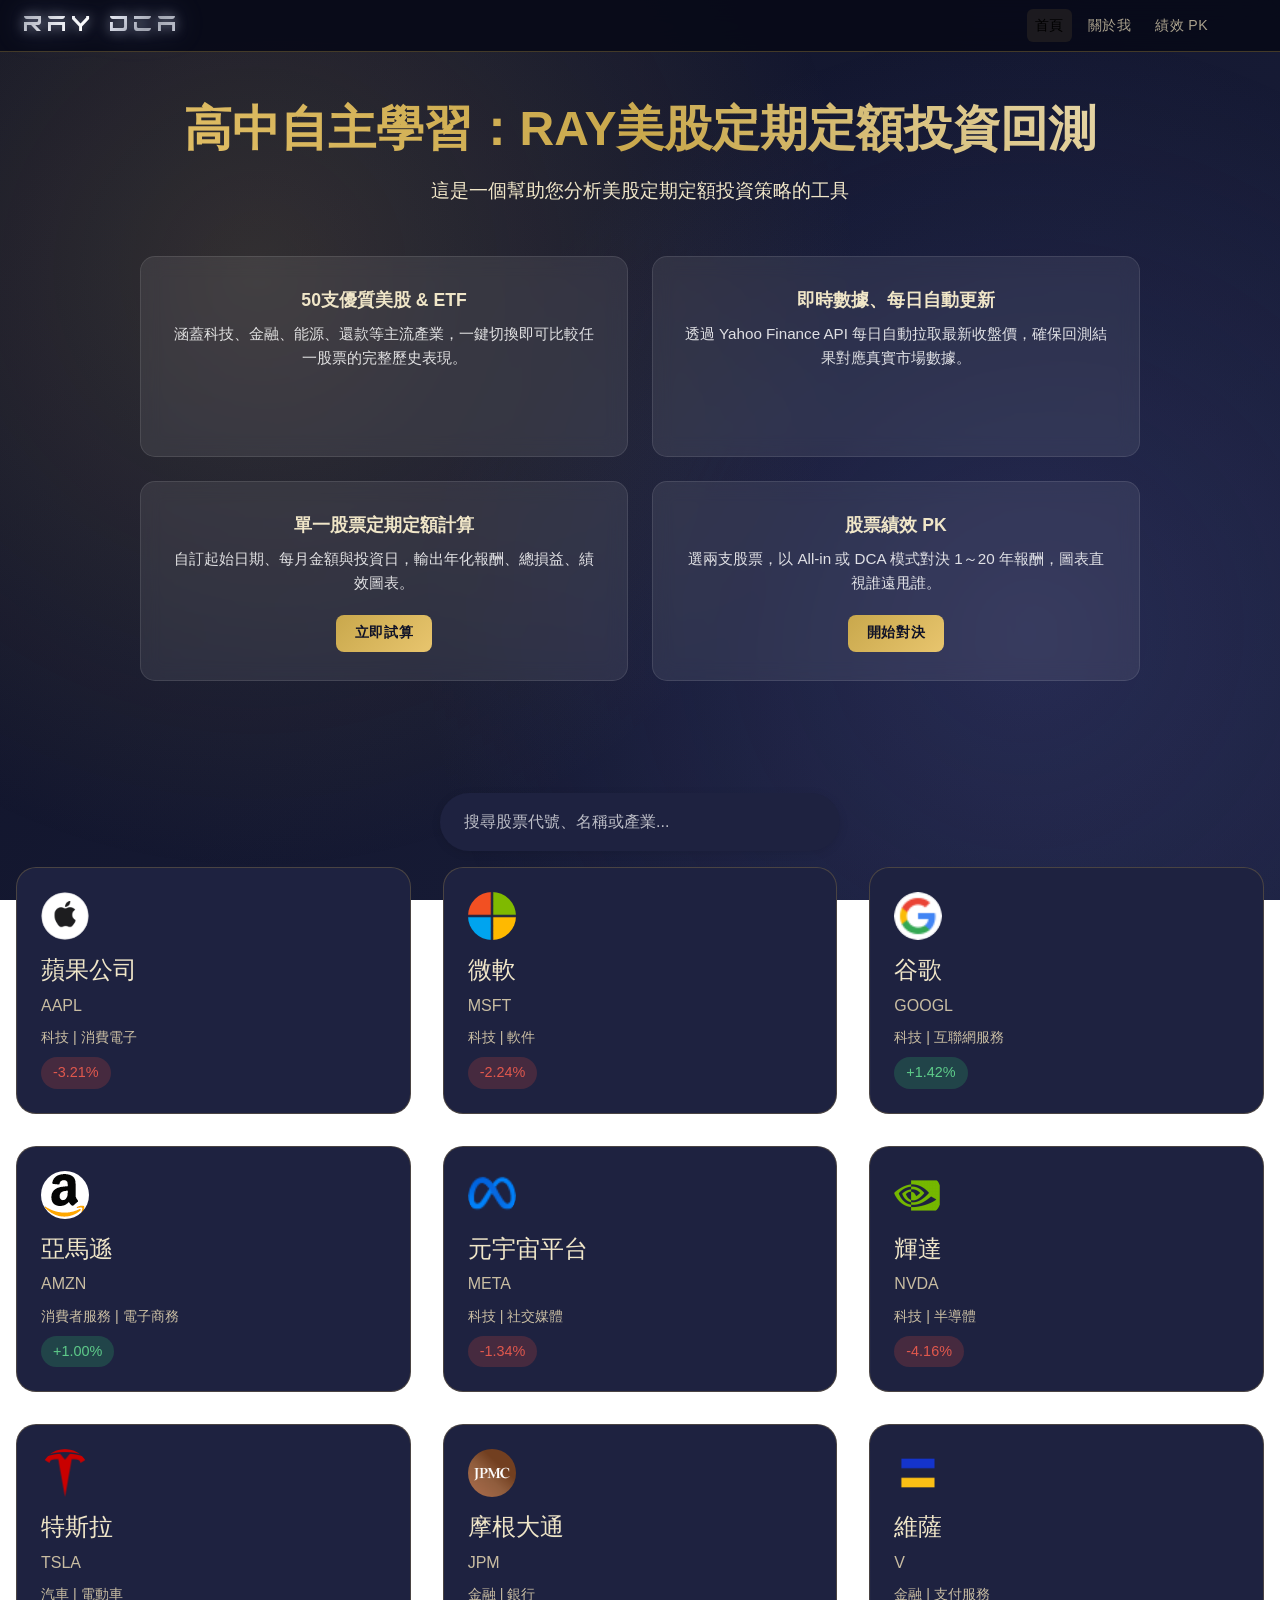
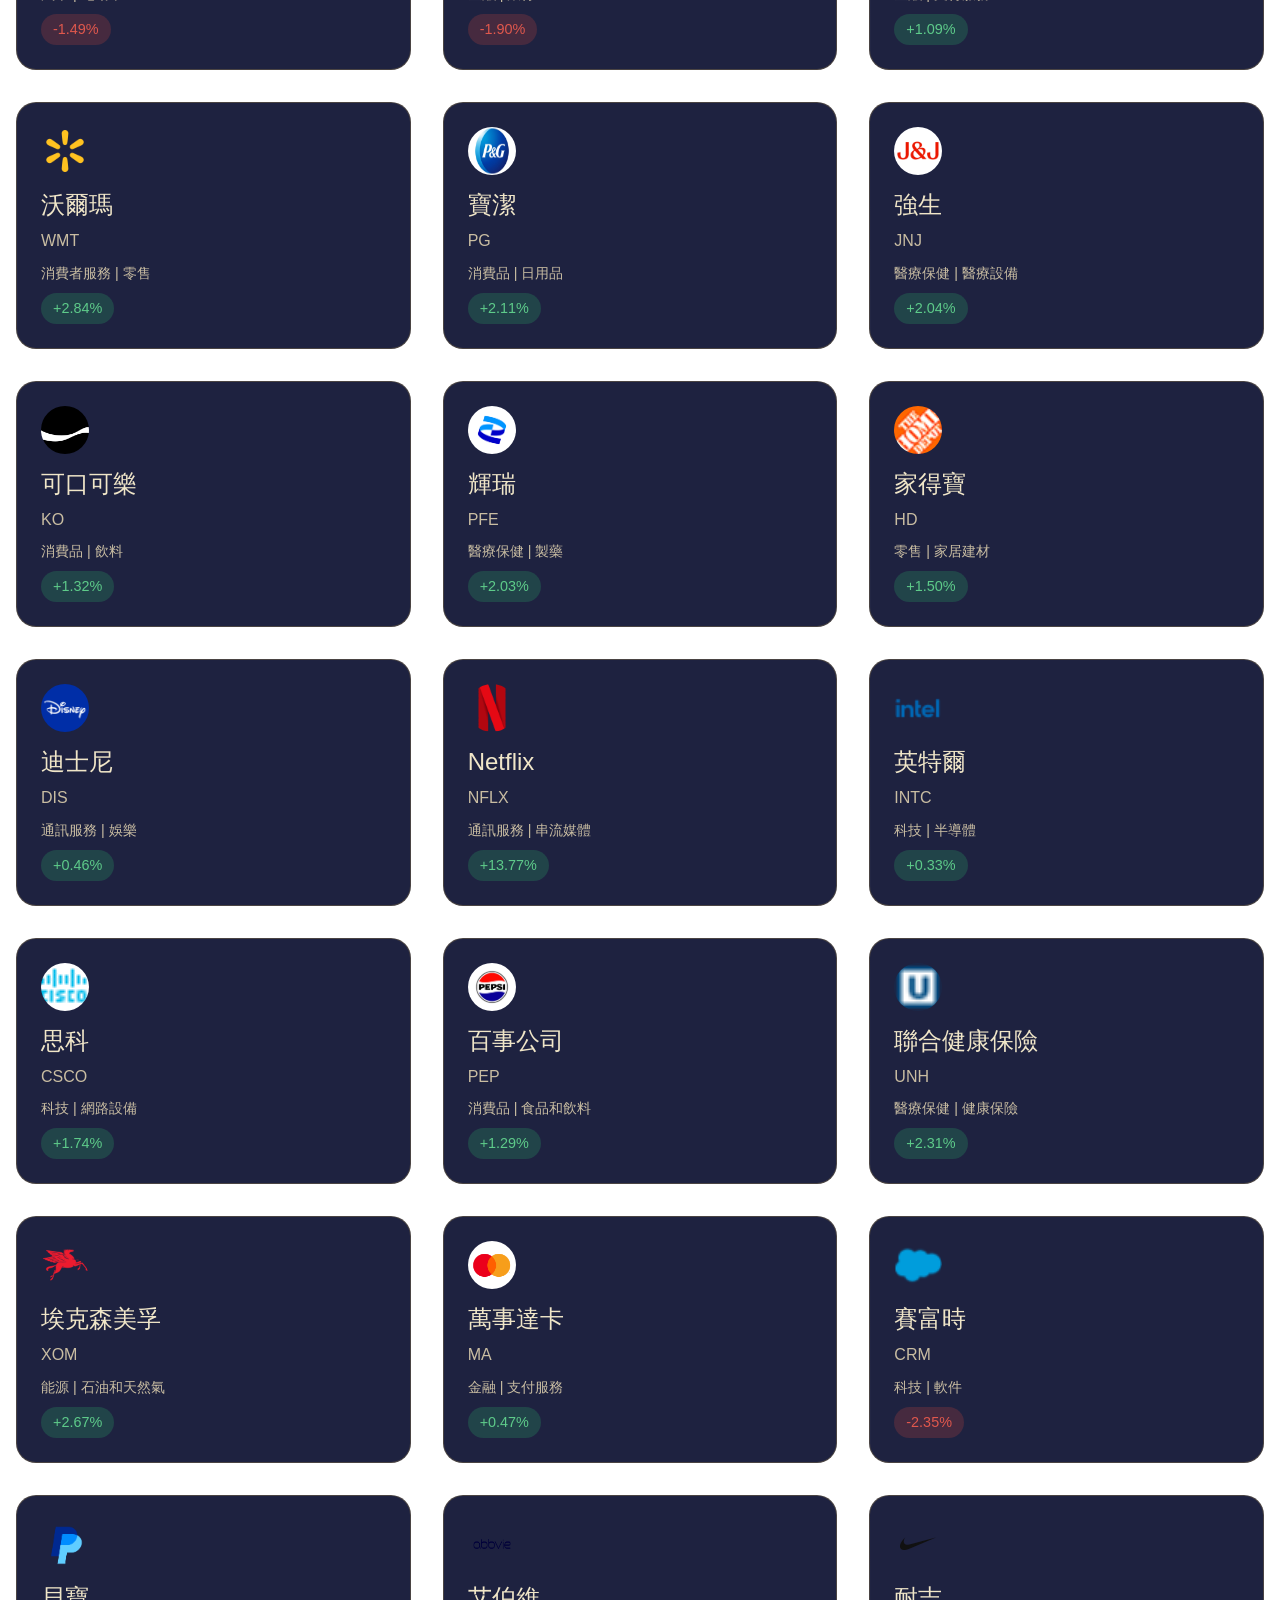
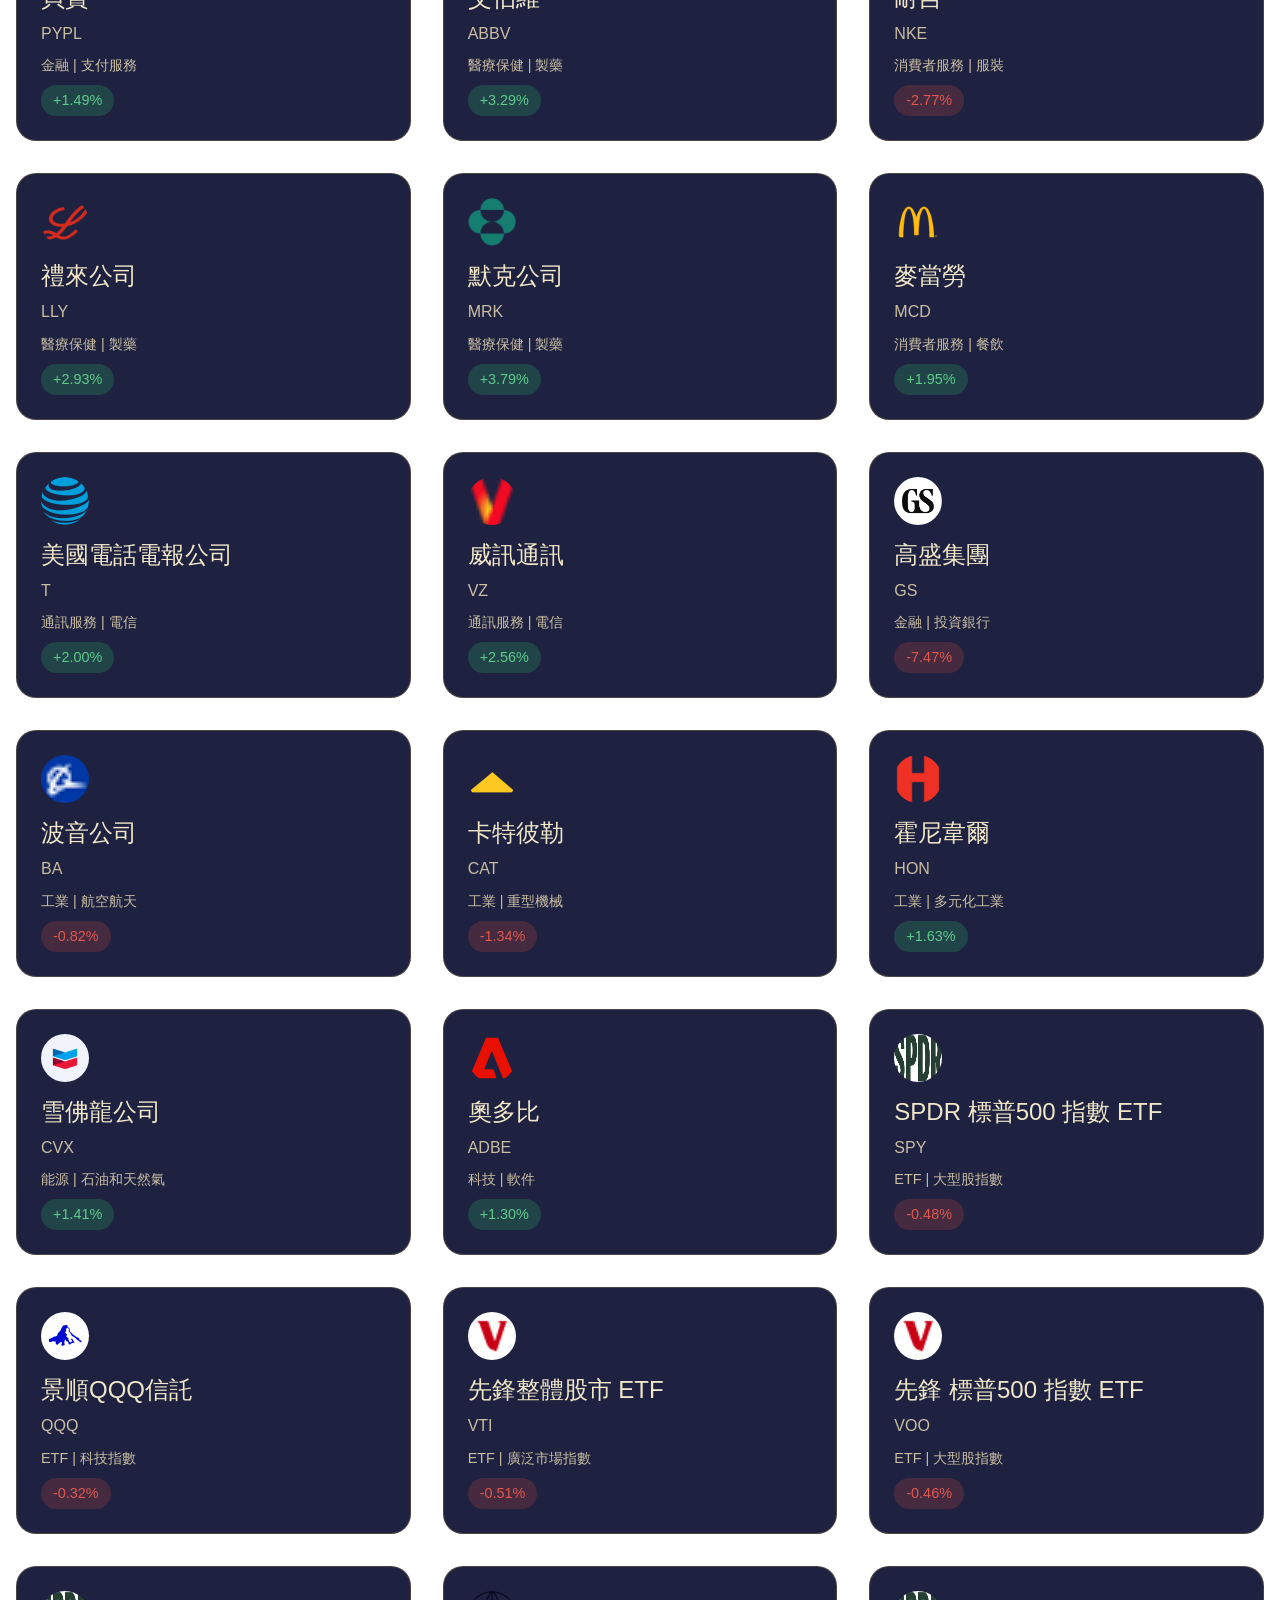
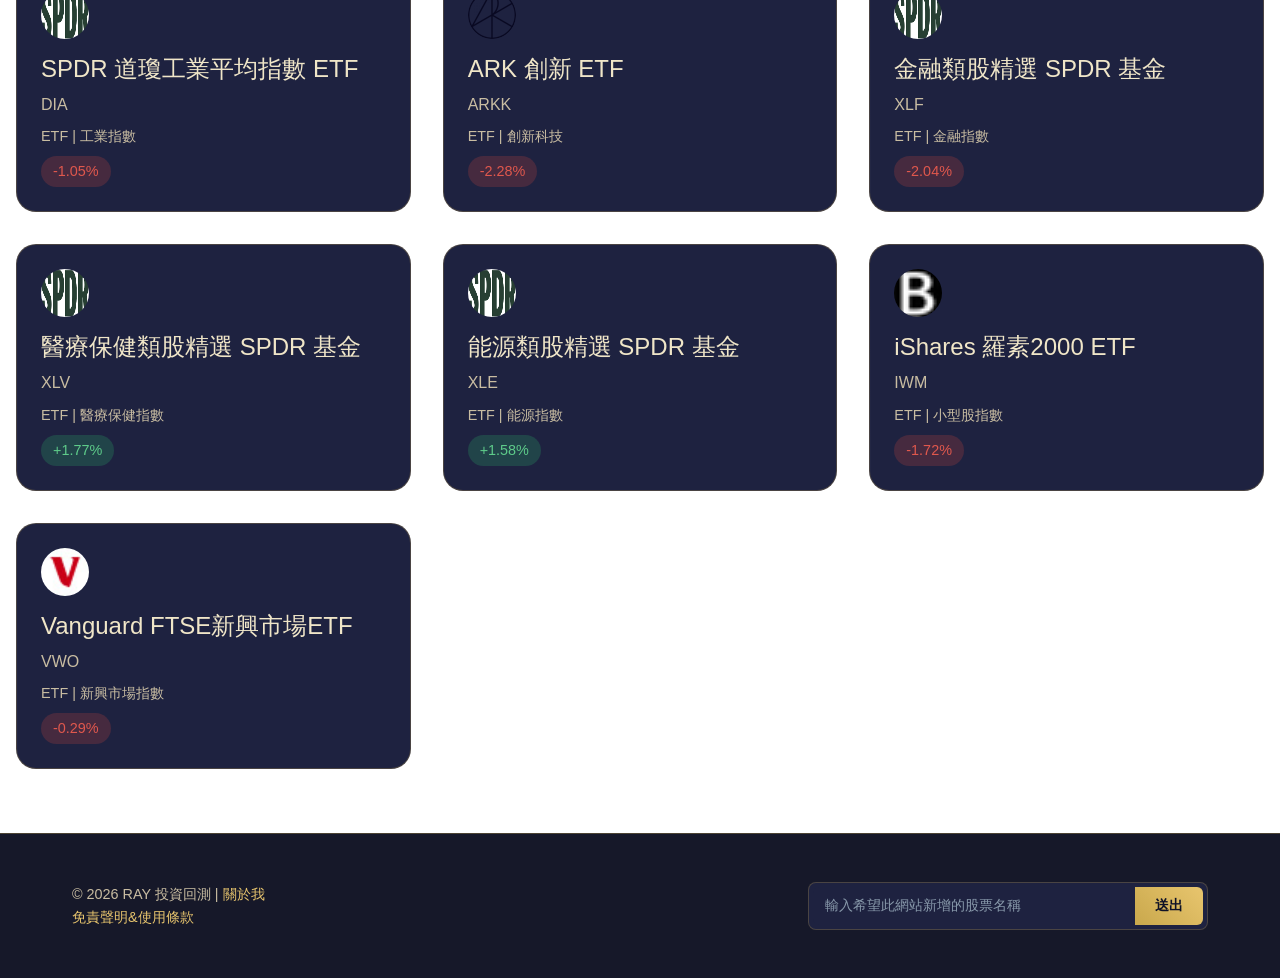
==== commit ea800b5f: "Update index.html" ====
--- a/index.html
+++ b/index.html
@@ -5,6 +5,7 @@
 
     <meta charset="UTF-8">
     <meta name="viewport" content="width=device-width, initial-scale=1.0">
+    <meta name="google-site-verification" content="HwA5PxA4OF8p3WzhegXPctWAd-YL_Pqu02FJI_0C3g4" />
     <title>高中自主學習：RAY美股定期定額投資回測試算</title>
     <meta name="description"
         content="這是一款簡單易用美股定期定額回測試算工具，幫助投資者分析美股與 ETF 的定期定額投資策略。透過 Yahoo Finance 數據，計算投資報酬率與風險指標，提供清晰的回測結果，助你做出更聰明的投資決策！">
@@ -261,4 +262,4 @@
 
 </body>
 
-</html>+</html>
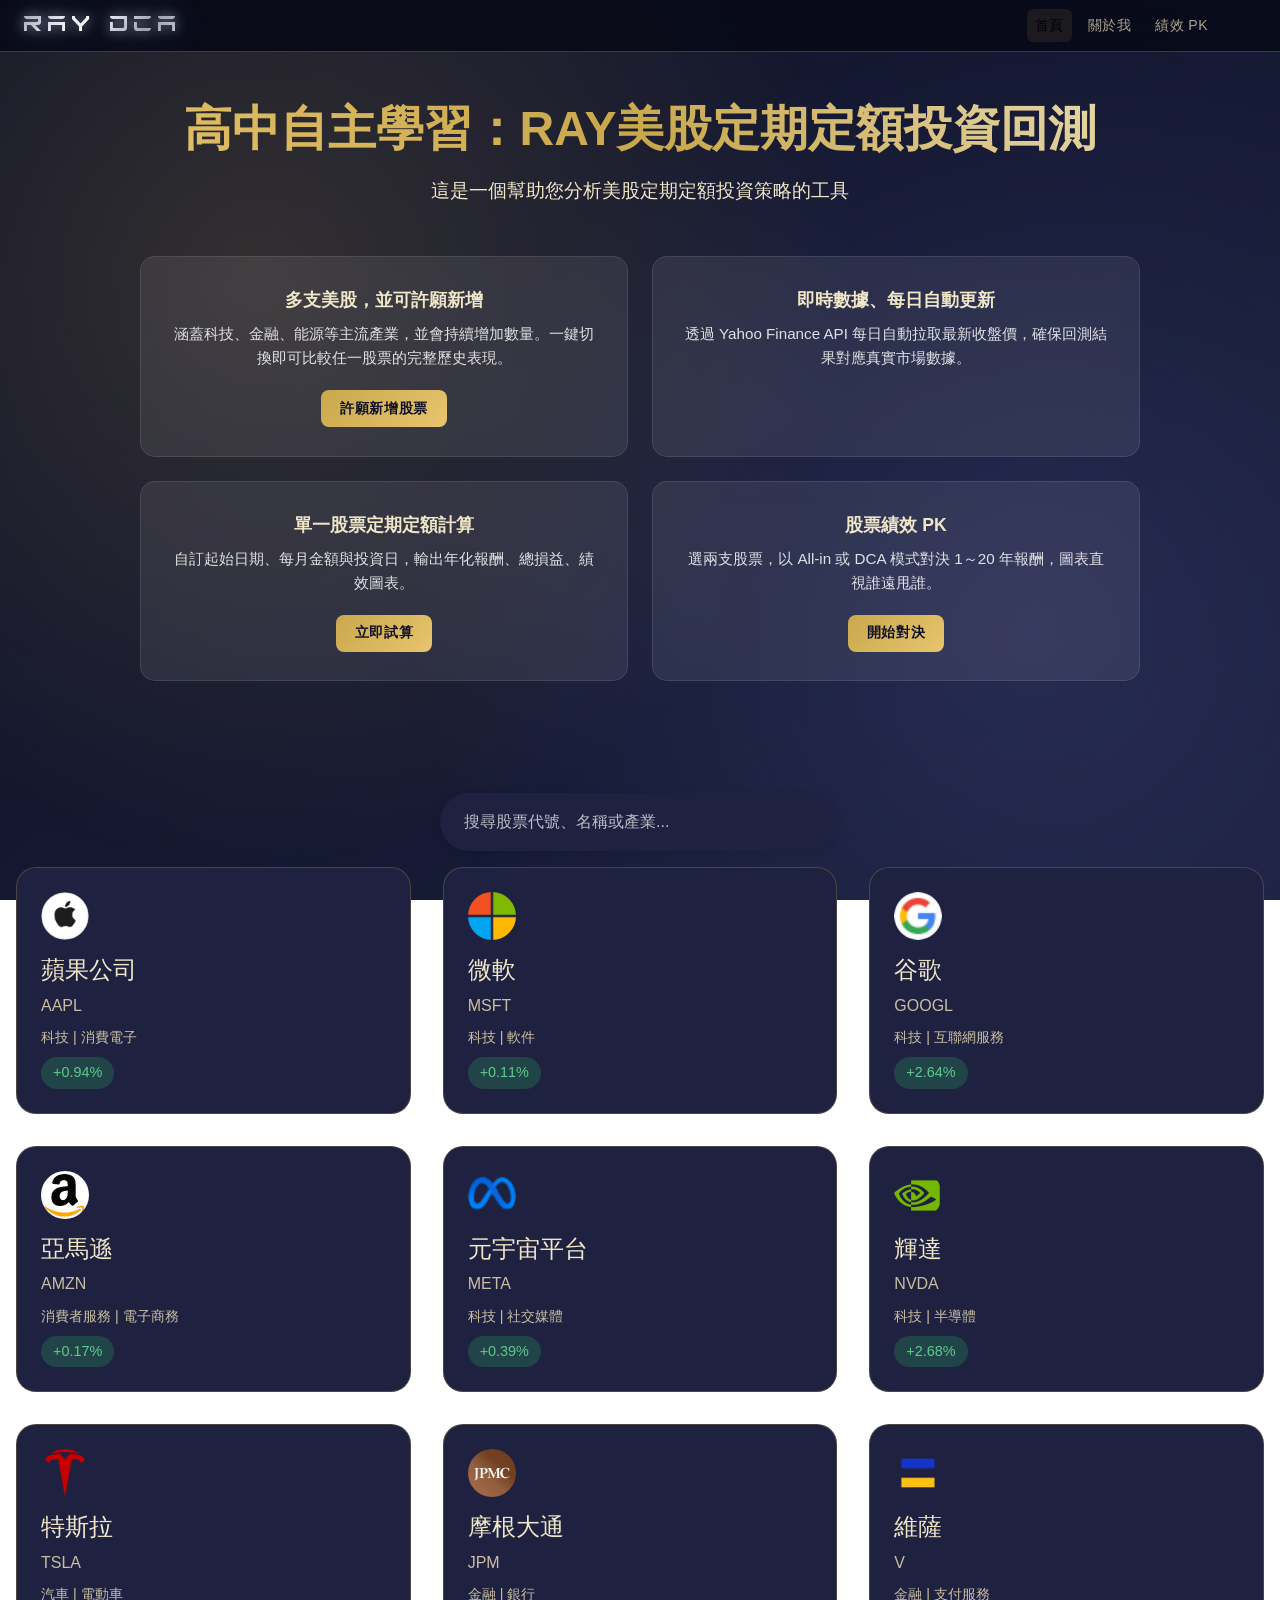
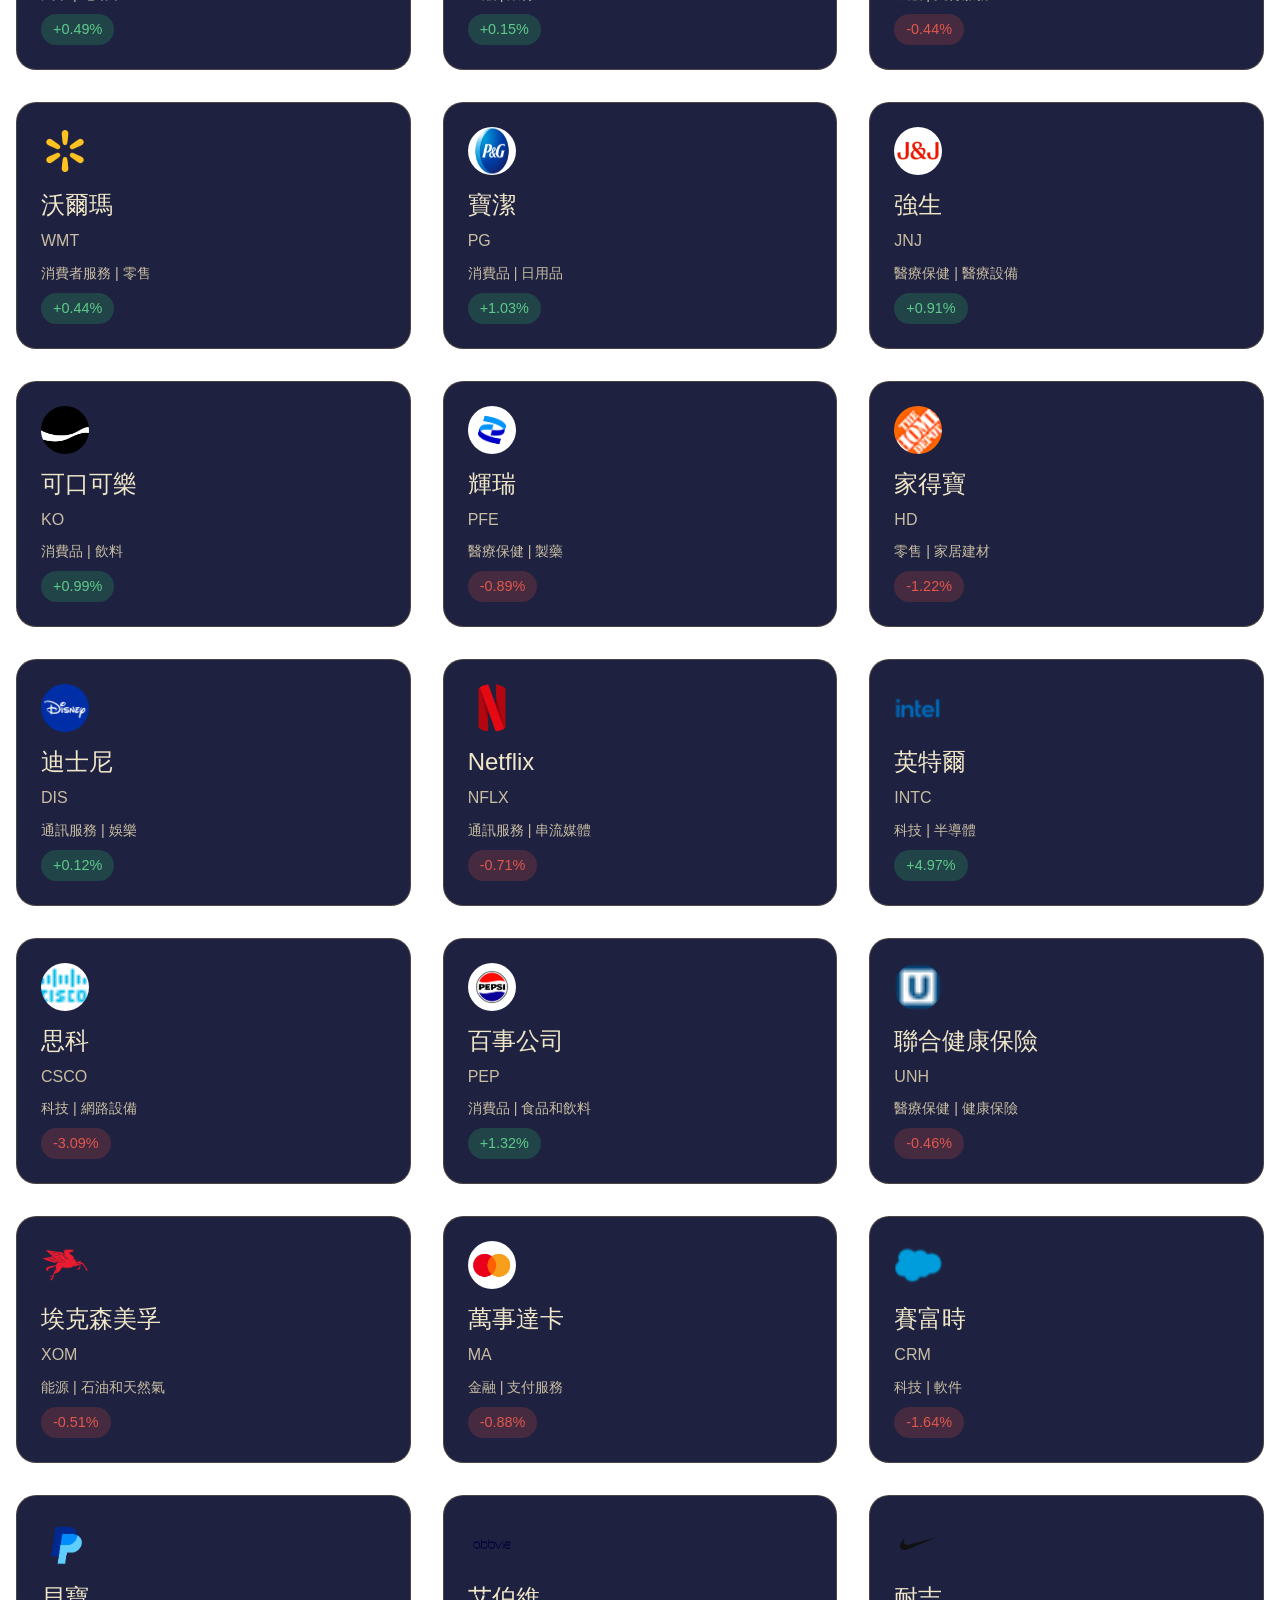
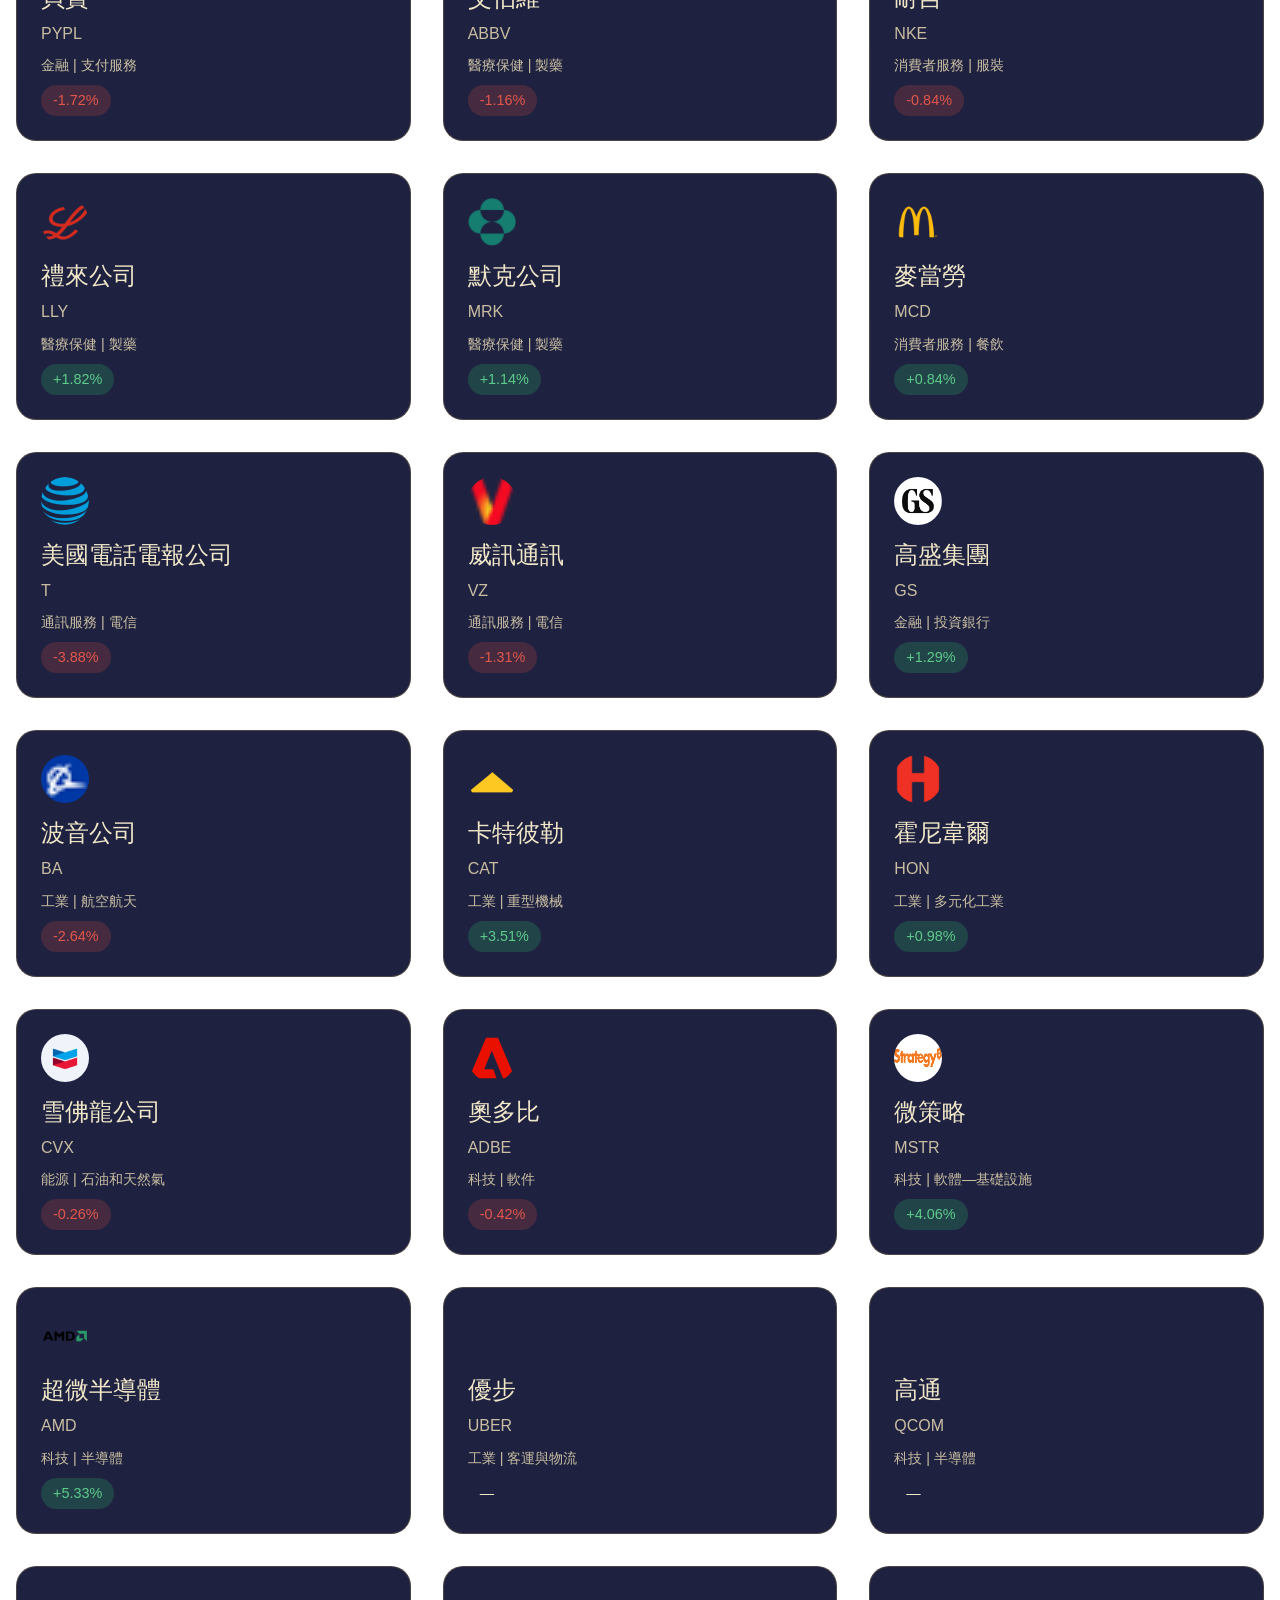
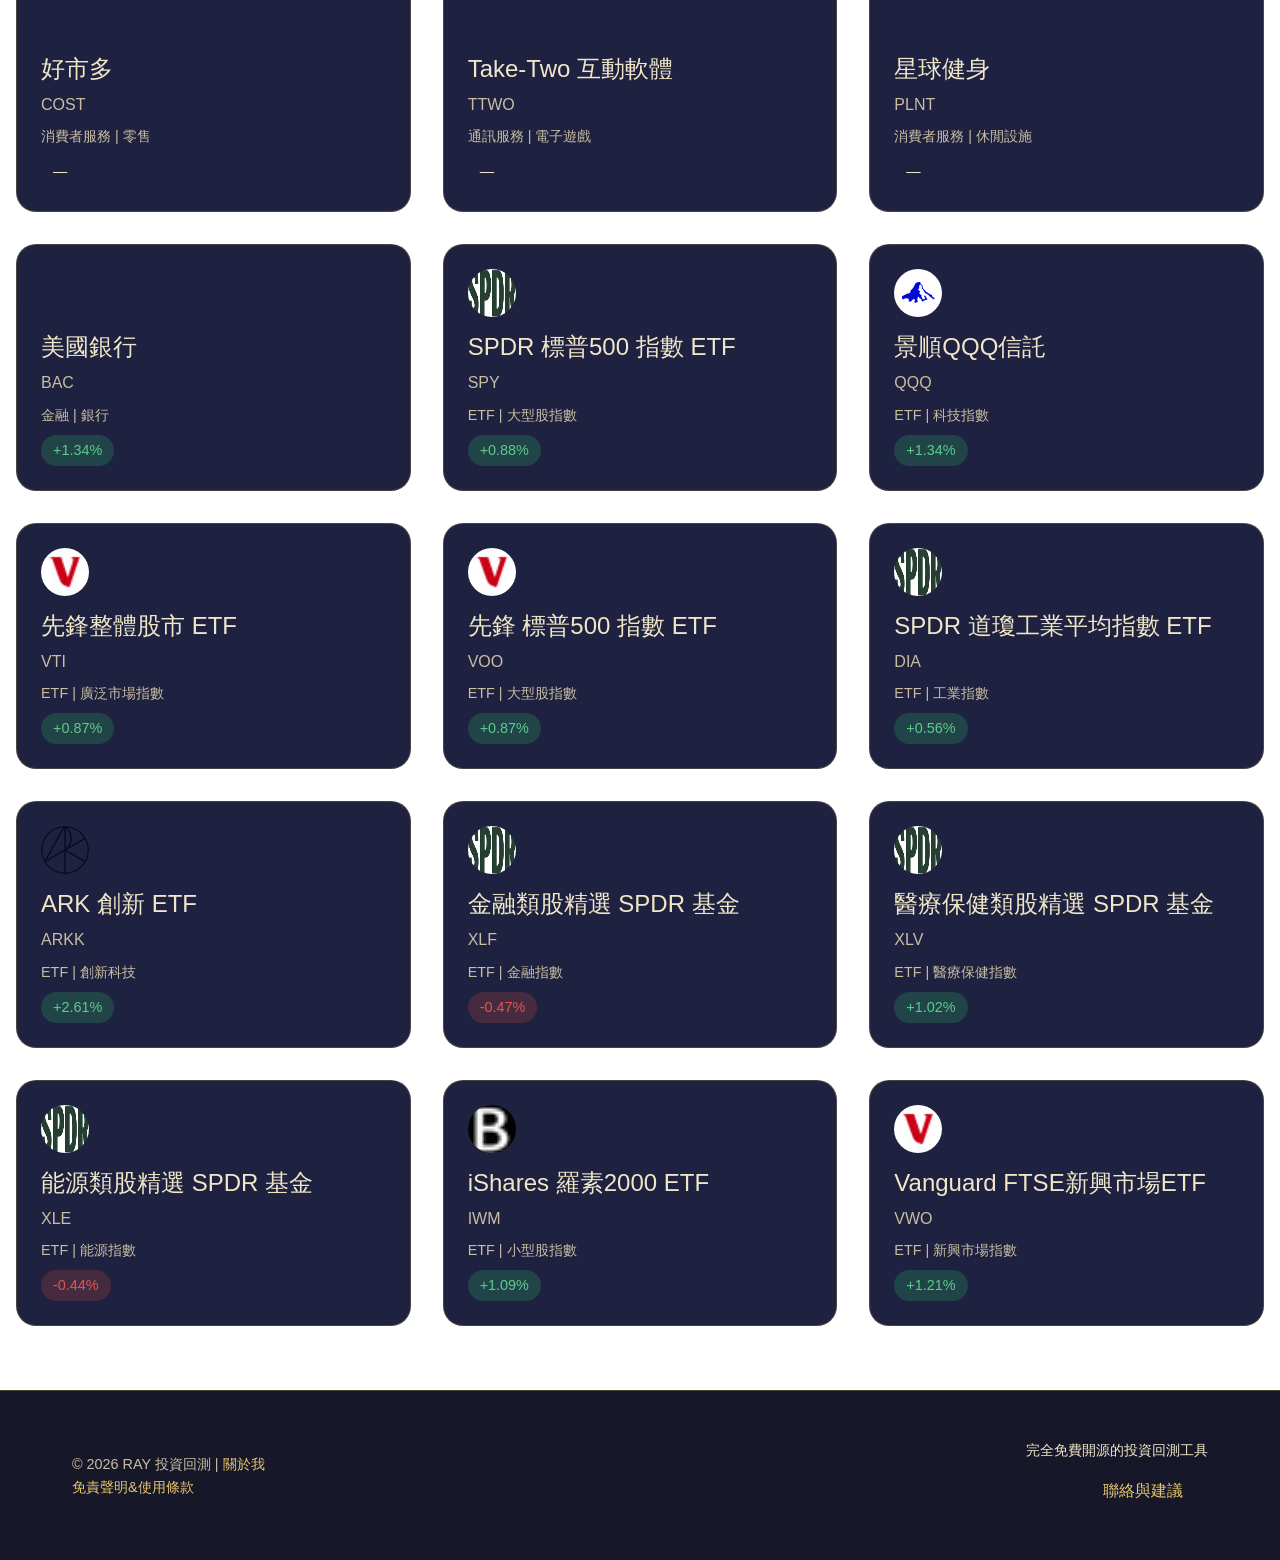
==== commit a507e3ff: "Update index.html to remove script and add contact button Removed Google site verification script an" ====
--- a/index.html
+++ b/index.html
@@ -5,7 +5,6 @@
 
     <meta charset="UTF-8">
     <meta name="viewport" content="width=device-width, initial-scale=1.0">
-    <meta name="google-site-verification" content="HwA5PxA4OF8p3WzhegXPctWAd-YL_Pqu02FJI_0C3g4" />
     <title>高中自主學習：RAY美股定期定額投資回測試算</title>
     <meta name="description"
         content="這是一款簡單易用美股定期定額回測試算工具，幫助投資者分析美股與 ETF 的定期定額投資策略。透過 Yahoo Finance 數據，計算投資報酬率與風險指標，提供清晰的回測結果，助你做出更聰明的投資決策！">
@@ -58,8 +57,9 @@
             <ul class="features-list">
                 <li>
                     <div>
-                        <strong>50支優質美股 &amp; ETF</strong>
-                        <p>涵蓋科技、金融、能源、還款等主流產業，一鍵切換即可比較任一股票的完整歷史表現。</p>
+                        <strong>多支美股，並可許願新增</strong>
+                        <p>涵蓋科技、金融、能源等主流產業，並會持續增加數量。一鍵切換即可比較任一股票的完整歷史表現。</p>
+                        <a class="feature-cta-btn" href="about.html#contact-form">許願新增股票</a>
                     </div>
                 </li>
                 <li>
@@ -200,13 +200,10 @@
                     <p>© 2026 RAY 投資回測 | <a href="about.html">關於我</a></p>
                     <p><a href="disclaimer.html" target="_blank">免責聲明&使用條款</a></p>
                 </div>
-                <div class="col-md-8">
-                    <form action="https://formspree.io/f/xqapdeok" method="POST" class="stock-request-form">
-                        <div class="input-group">
-                            <input type="text" name="stock" class="form-control" placeholder="輸入希望此網站新增的股票名稱" required>
-                            <button type="submit" class="btn btn-accent">送出</button>
-                        </div>
-                    </form>
+                <div class="col-md-8 text-md-end">
+                    <p class="mb-2" style="color: var(--text-color); font-weight: 500;">完全免費開源的投資回測工具</p>
+                    <a href="about.html#contact-form" class="btn btn-accent"
+                        style="padding: 0.5rem 1.5rem; text-decoration: none; border-radius: 5px;">聯絡與建議</a>
                 </div>
 
             </div>
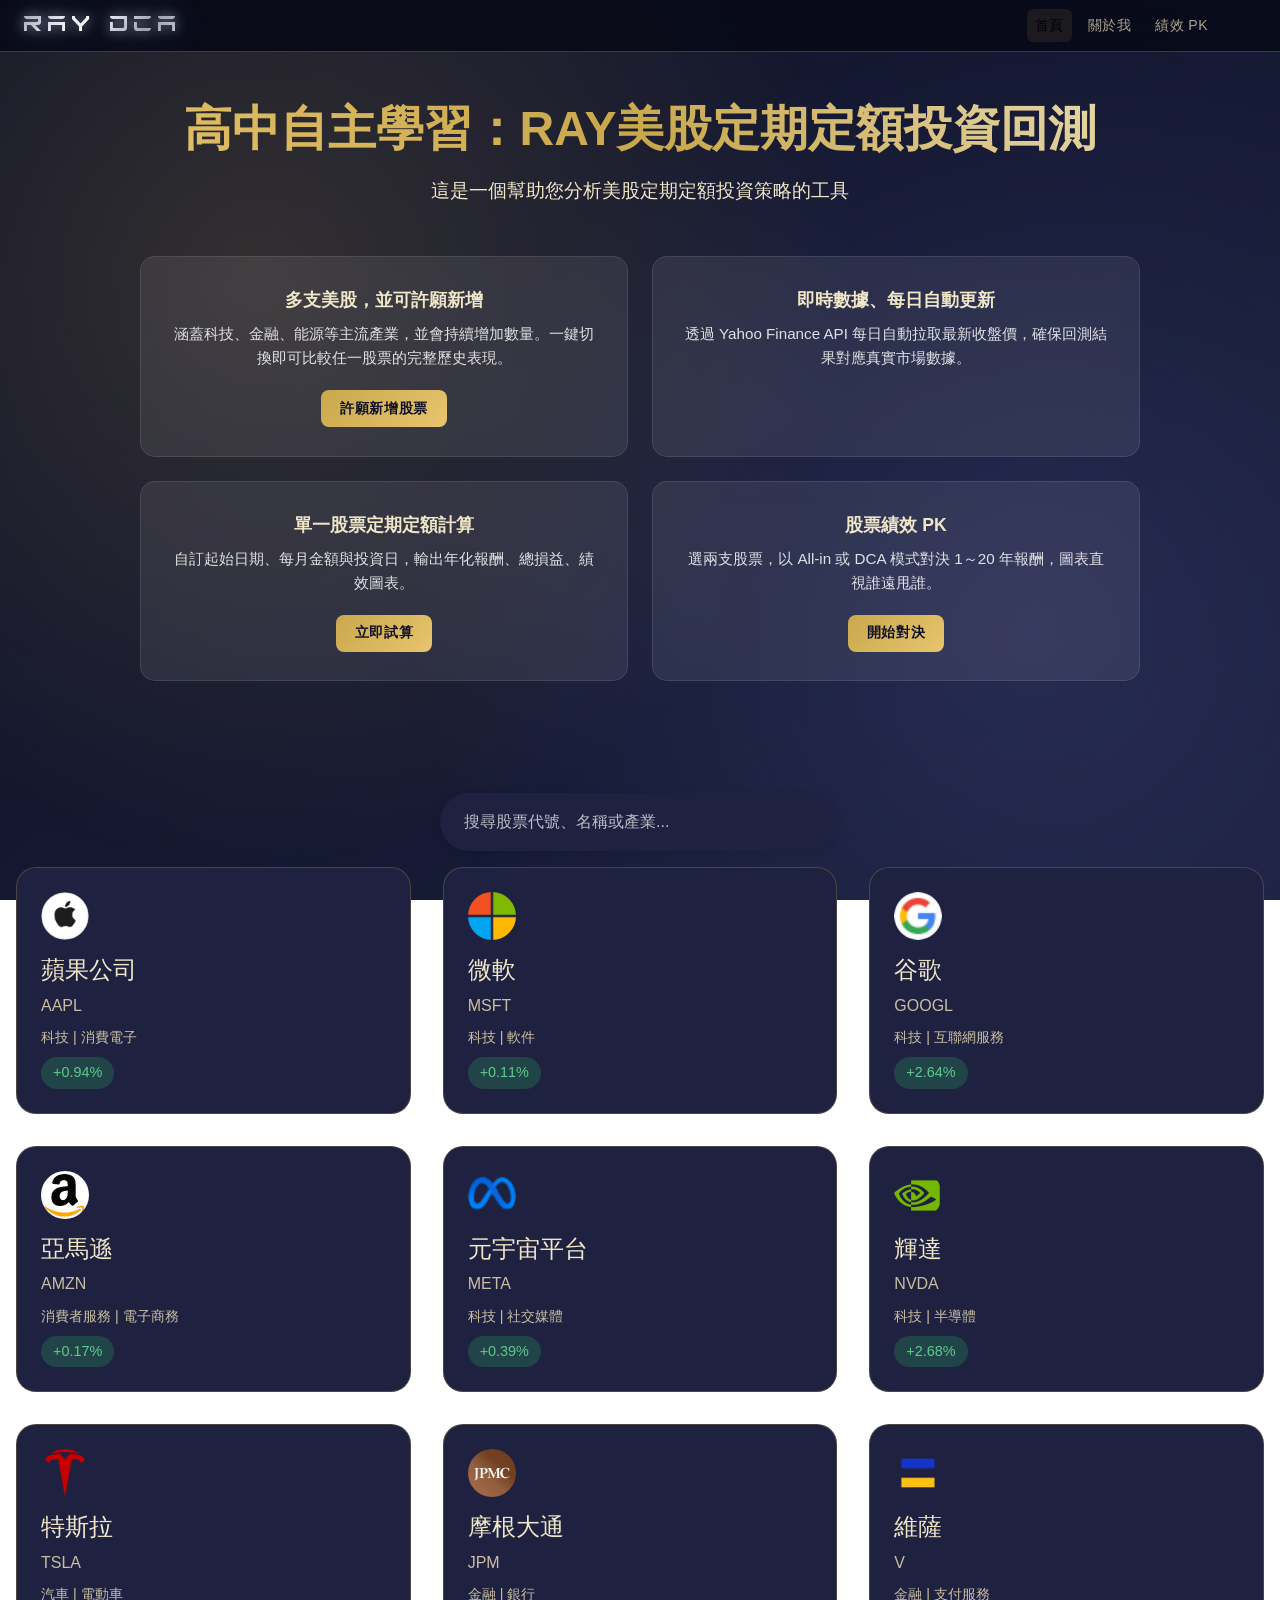
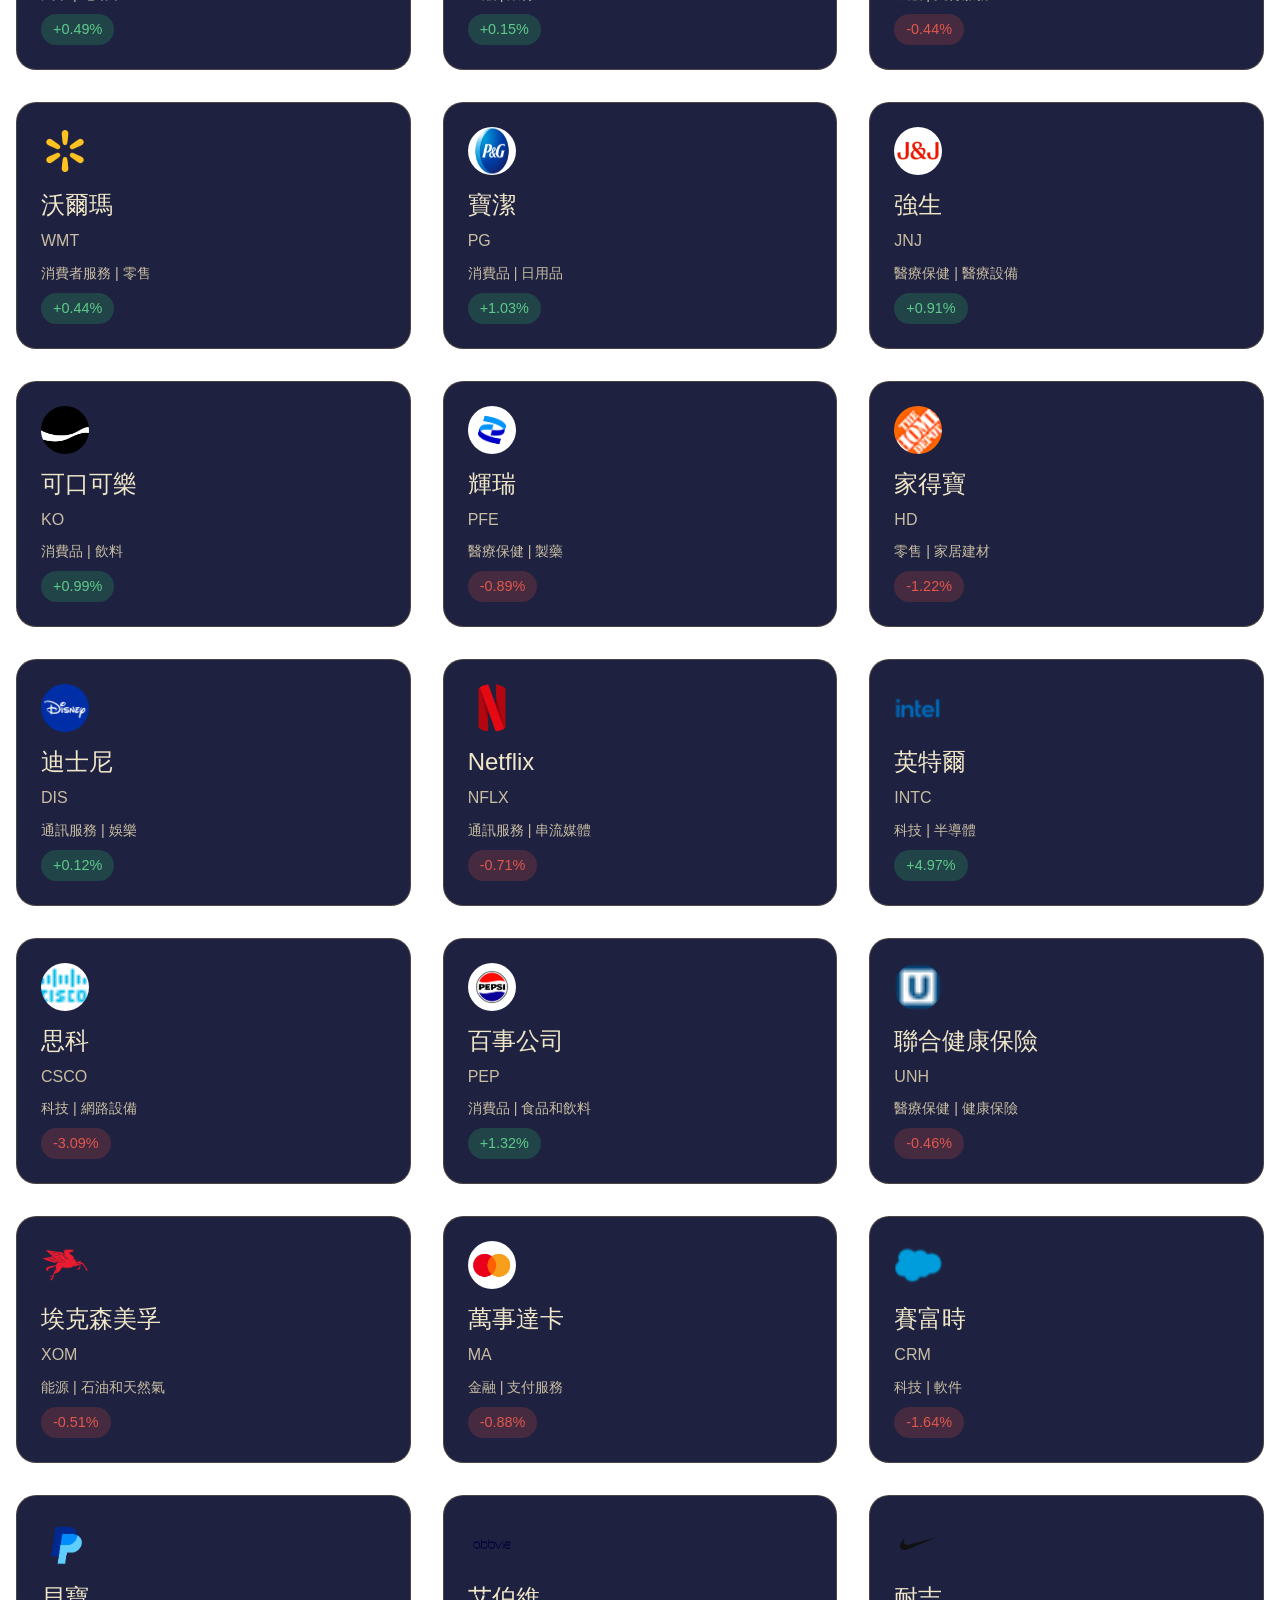
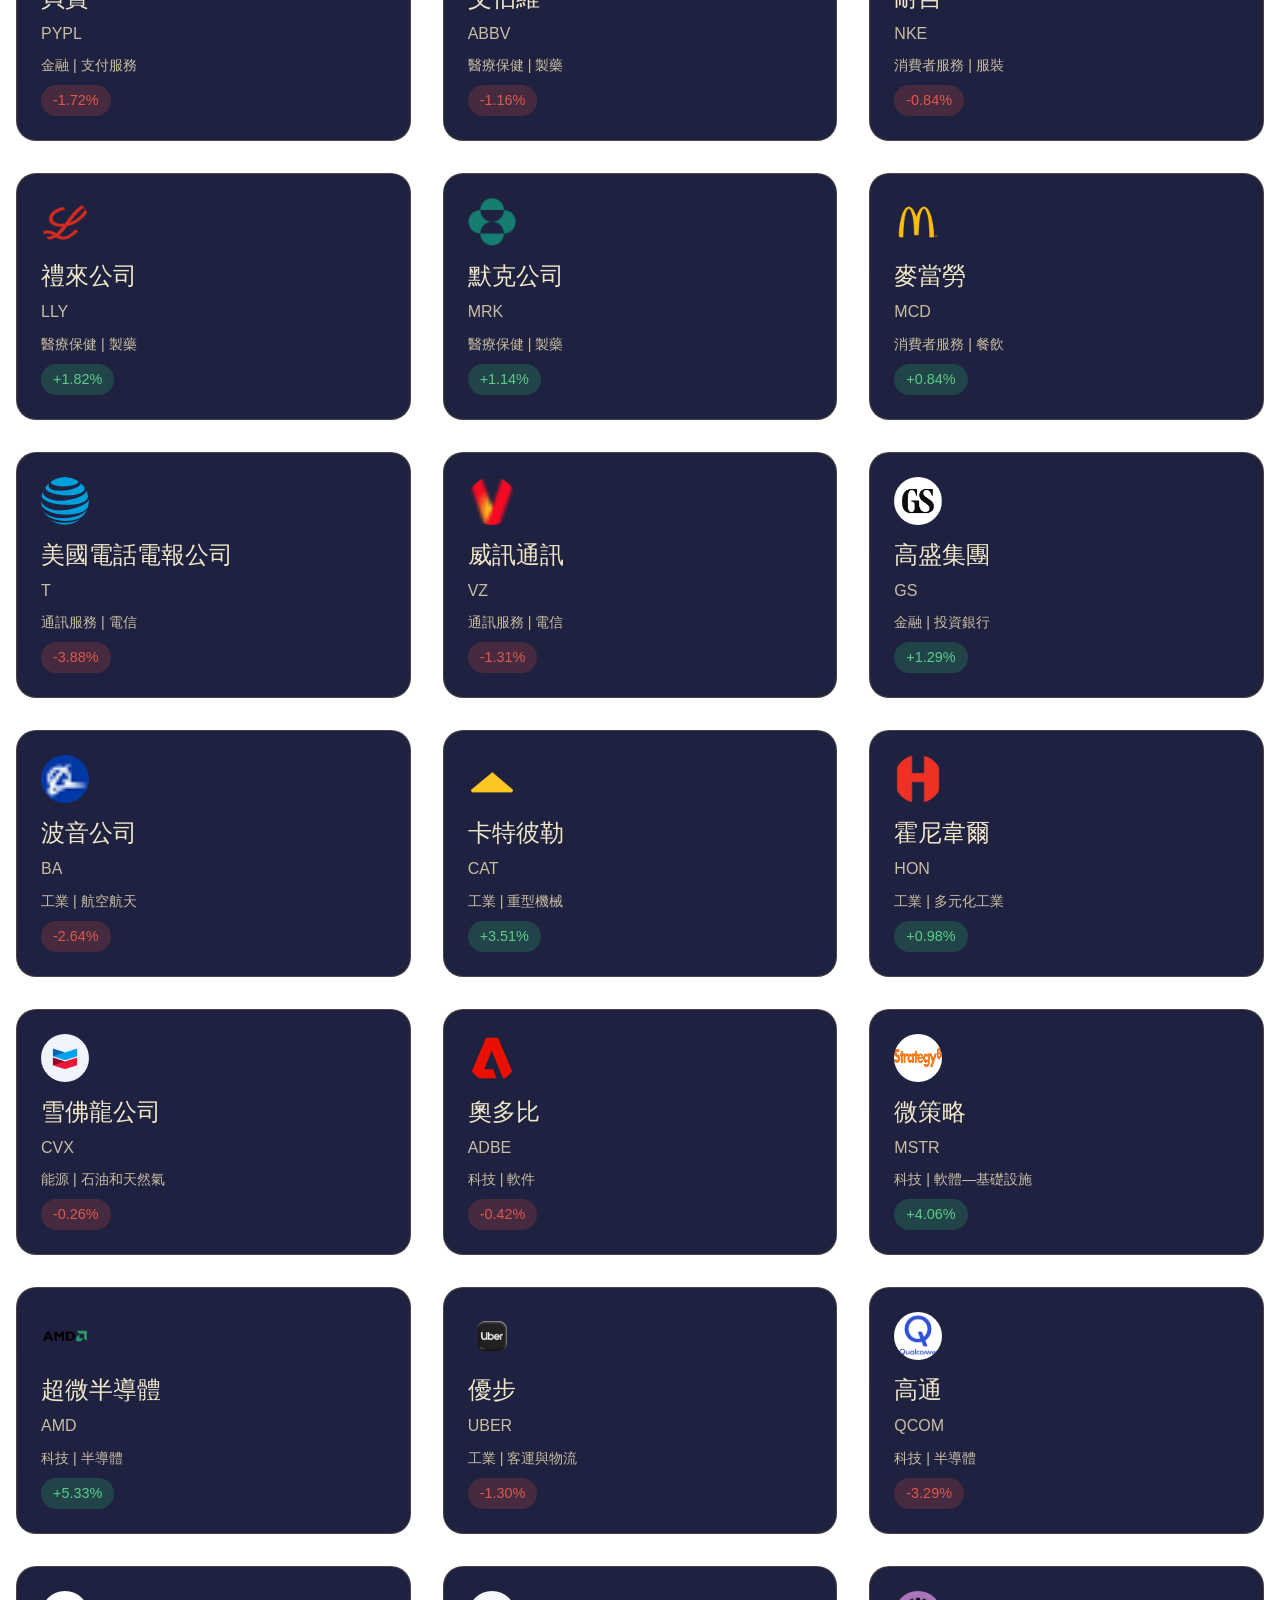
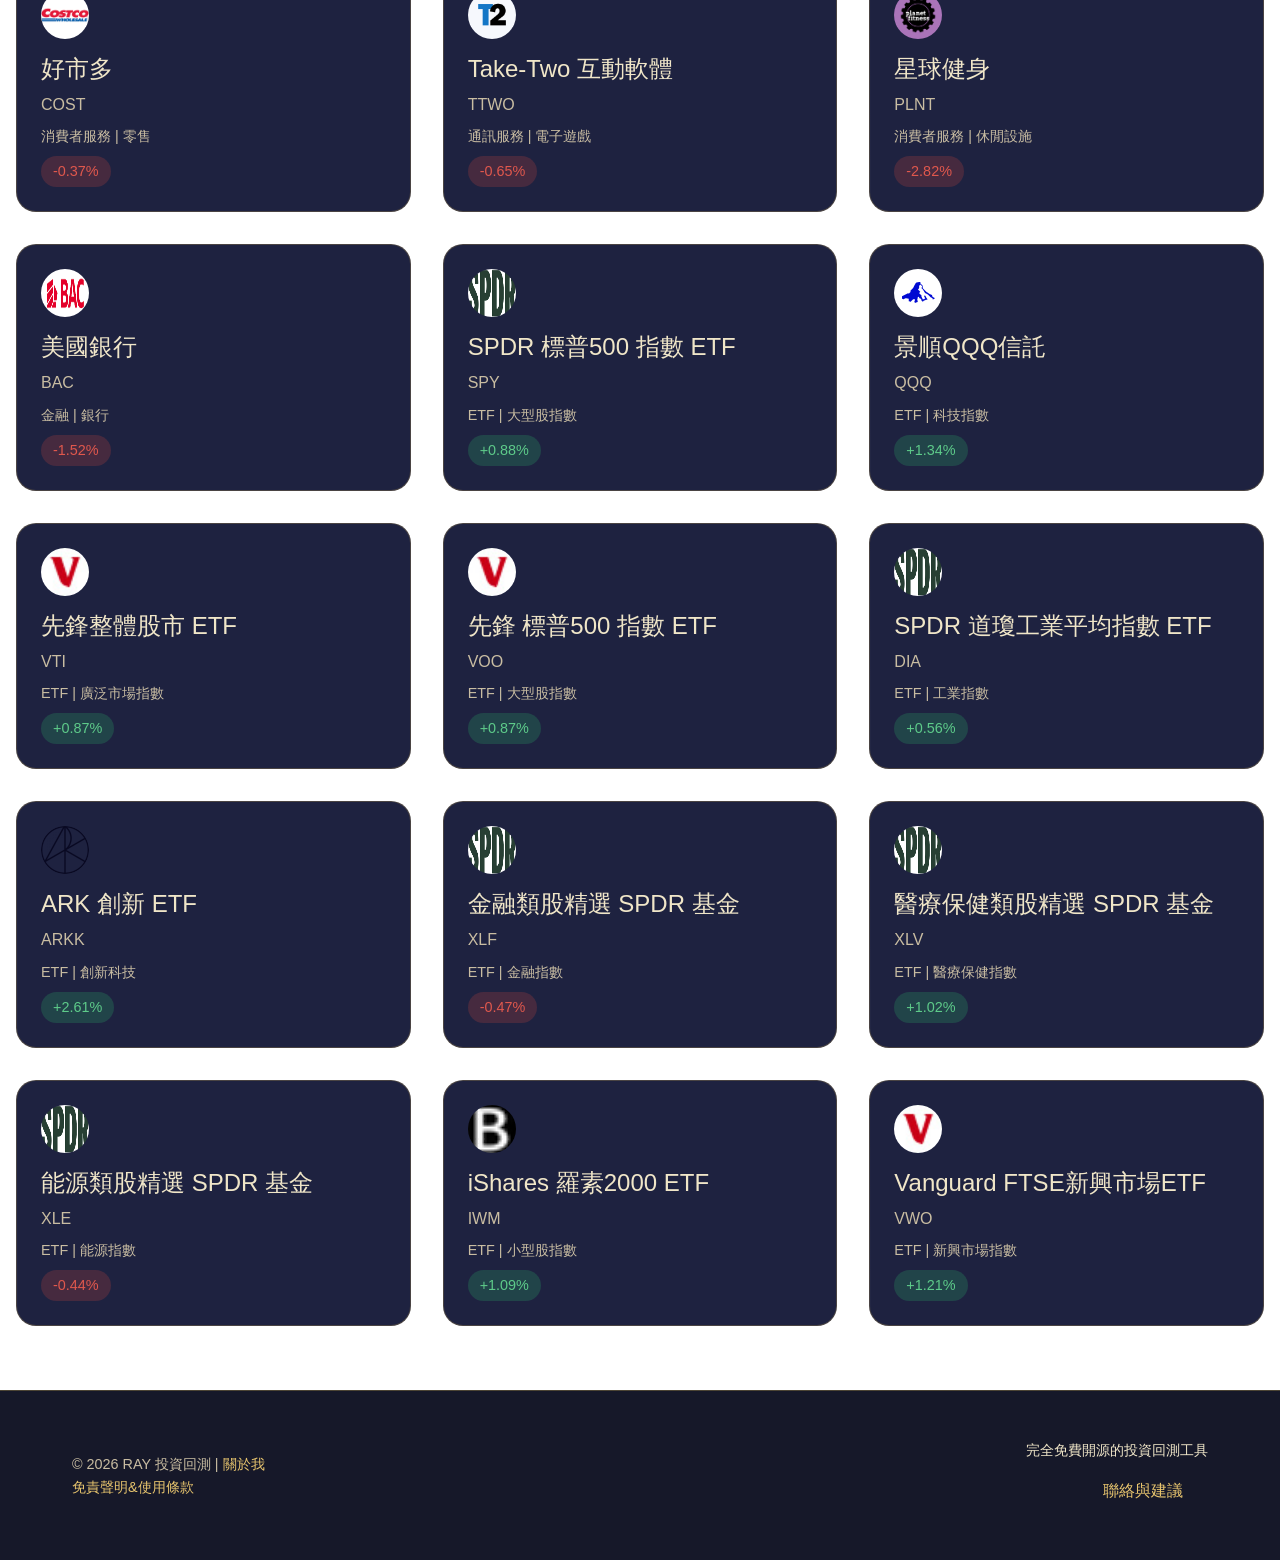
==== commit e19ec39a: "Update index.html" ====
--- a/index.html
+++ b/index.html
@@ -6,6 +6,27 @@
     <meta charset="UTF-8">
     <meta name="viewport" content="width=device-width, initial-scale=1.0">
     <title>高中自主學習：RAY美股定期定額投資回測試算</title>
+    <script>
+    // 1. 取得使用者的裝置/瀏覽器資訊 (User-Agent)
+    var userAgent = navigator.userAgent || navigator.vendor || window.opera;
+
+    // 2. 判斷是否為 LINE 的內建瀏覽器 (LINE 的 User-Agent 會包含 "Line")
+    var isLineApp = (userAgent.indexOf("Line") > -1 || userAgent.indexOf("LINE") > -1);
+
+    // 3. 檢查目前網址是否「已經」包含了跳轉參數，避免陷入無限重新整理的迴圈
+    var currentUrl = window.location.href;
+    var hasJumpParam = currentUrl.indexOf("openExternalBrowser=1") > -1;
+
+    // 4. 如果是 LINE 瀏覽器，而且還沒有跳轉參數，就執行自動跳轉
+    if (isLineApp && !hasJumpParam) {
+        // 判斷原網址是否已經有其他參數 (是否已經有 '?')
+        var separator = (currentUrl.indexOf("?") > -1) ? "&" : "?";
+        
+        // 組裝新的網址並重新導向
+        var newUrl = currentUrl + separator + "openExternalBrowser=1";
+        window.location.href = newUrl;
+    }
+</script>
     <meta name="description"
         content="這是一款簡單易用美股定期定額回測試算工具，幫助投資者分析美股與 ETF 的定期定額投資策略。透過 Yahoo Finance 數據，計算投資報酬率與風險指標，提供清晰的回測結果，助你做出更聰明的投資決策！">
     <link href="https://cdn.jsdelivr.net/npm/bootstrap@5.1.3/dist/css/bootstrap.min.css" rel="stylesheet">
